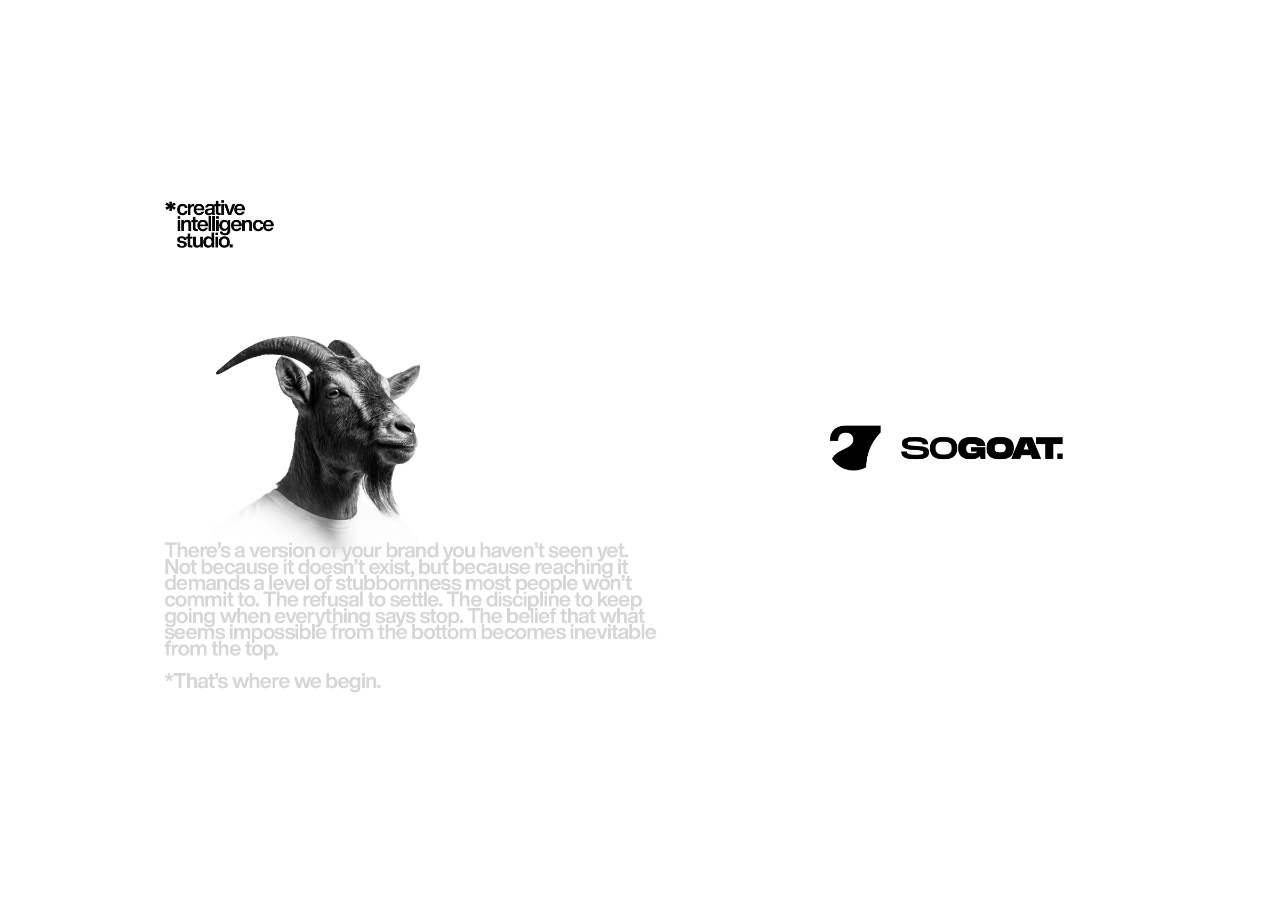
==== index.html @ c681f850 "Refactor HTML and CSS for minimal view; update JavaScript event listener for catalog button" ====
<!DOCTYPE html>
<html lang="tr">

<head>
    <meta charset="UTF-8">
    <meta name="viewport" content="width=device-width, initial-scale=1.0">
    <title>SoGoat | Kurumsal</title>
    <link rel="preconnect" href="https://fonts.googleapis.com">
    <link rel="preconnect" href="https://fonts.gstatic.com" crossorigin>
    <link href="https://fonts.googleapis.com/css2?family=Outfit:wght@300;400;600&display=swap" rel="stylesheet">
    <link rel="stylesheet" href="wwwroot/css/style.css">
    <meta name="description" content="SoGoat Kurumsal Web Sitesi - Modern ve Yenilikçi Çözümler">
</head>

<body>
    <div class="container" id="main-content">
        <div class="logo-wrapper">
            <img src="wwwroot/images/SoGoat-1.png" alt="SoGoat" class="logo-image">
        </div>
    </div>

    <div class="pdf-section" id="pdf-viewer">
        <div class="pdf-header">
            <h2>Kurumsal Katalog</h2>
            <button id="close-pdf">&times;</button>
        </div>
        <div class="pdf-placeholder">
            <p>Katalog Yakında Yüklenecek...</p>
        </div>
    </div>

    <script src="wwwroot/js/script.js"></script>
</body>

</html>
---- wwwroot/css/style.css ----
:root {
    --bg-color: #ffffff;
    --accent-color: #1a1a1a;
    --glow-color: rgba(0, 0, 0, 0.05);
    --font-family: 'Outfit', sans-serif;
    --glass-bg: rgba(0, 0, 0, 0.03);
    --glass-border: rgba(0, 0, 0, 0.1);
}

* {
    margin: 0;
    padding: 0;
    box-sizing: border-box;
}

body {
    background-color: var(--bg-color);
    color: var(--accent-color);
    font-family: var(--font-family);
    overflow: hidden;
    height: 100vh;
    width: 100vw;
    display: flex;
    justify-content: center;
    align-items: center;
    position: relative;
}


/* Navbar and Glow styles removed for minimal view */

.container {
    text-align: center;
    width: 100%;
}

.pdf-section {
    position: fixed;
    top: 50%;
    left: 50%;
    transform: translate(-50%, -40%) scale(0.9);
    width: 90vw;
    height: 80vh;
    background: var(--glass-bg);
    backdrop-filter: blur(20px);
    border: 1px solid var(--glass-border);
    border-radius: 30px;
    z-index: 200;
    display: none;
    flex-direction: column;
    padding: 40px;
    opacity: 0;
    transition: all 0.6s cubic-bezier(0.16, 1, 0.3, 1);
}

.pdf-section.active {
    display: flex;
    transform: translate(-50%, -50%) scale(1);
    opacity: 1;
}

.pdf-header {
    display: flex;
    justify-content: space-between;
    align-items: center;
    margin-bottom: 30px;
}

#close-pdf {
    background: none;
    border: none;
    color: white;
    font-size: 2rem;
    cursor: pointer;
    opacity: 0.5;
    transition: opacity 0.3s;
}

#close-pdf:hover {
    opacity: 1;
}

.pdf-placeholder {
    flex: 1;
    display: flex;
    justify-content: center;
    align-items: center;
    border: 1px dashed var(--glass-border);
    border-radius: 20px;
    font-weight: 300;
    opacity: 0.4;
}

@keyframes fadeIn {
    to {
        opacity: 1;
        transform: translateY(0);
    }
}

.logo-wrapper {
    position: relative;
    display: inline-block;
}

.logo-image {
    max-width: 80vw;
    max-height: 70vh;
    object-fit: contain;
}

/* Hover effect removed to blend with background */
.logo-wrapper:hover .logo-image {
    transform: none;
}

.footer {
    position: absolute;
    bottom: 40px;
    font-size: 0.9rem;
    letter-spacing: 0.2rem;
    text-transform: uppercase;
    opacity: 0.4;
    animation: fadeIn 1.5s 0.5s cubic-bezier(0.16, 1, 0.3, 1) forwards;
}
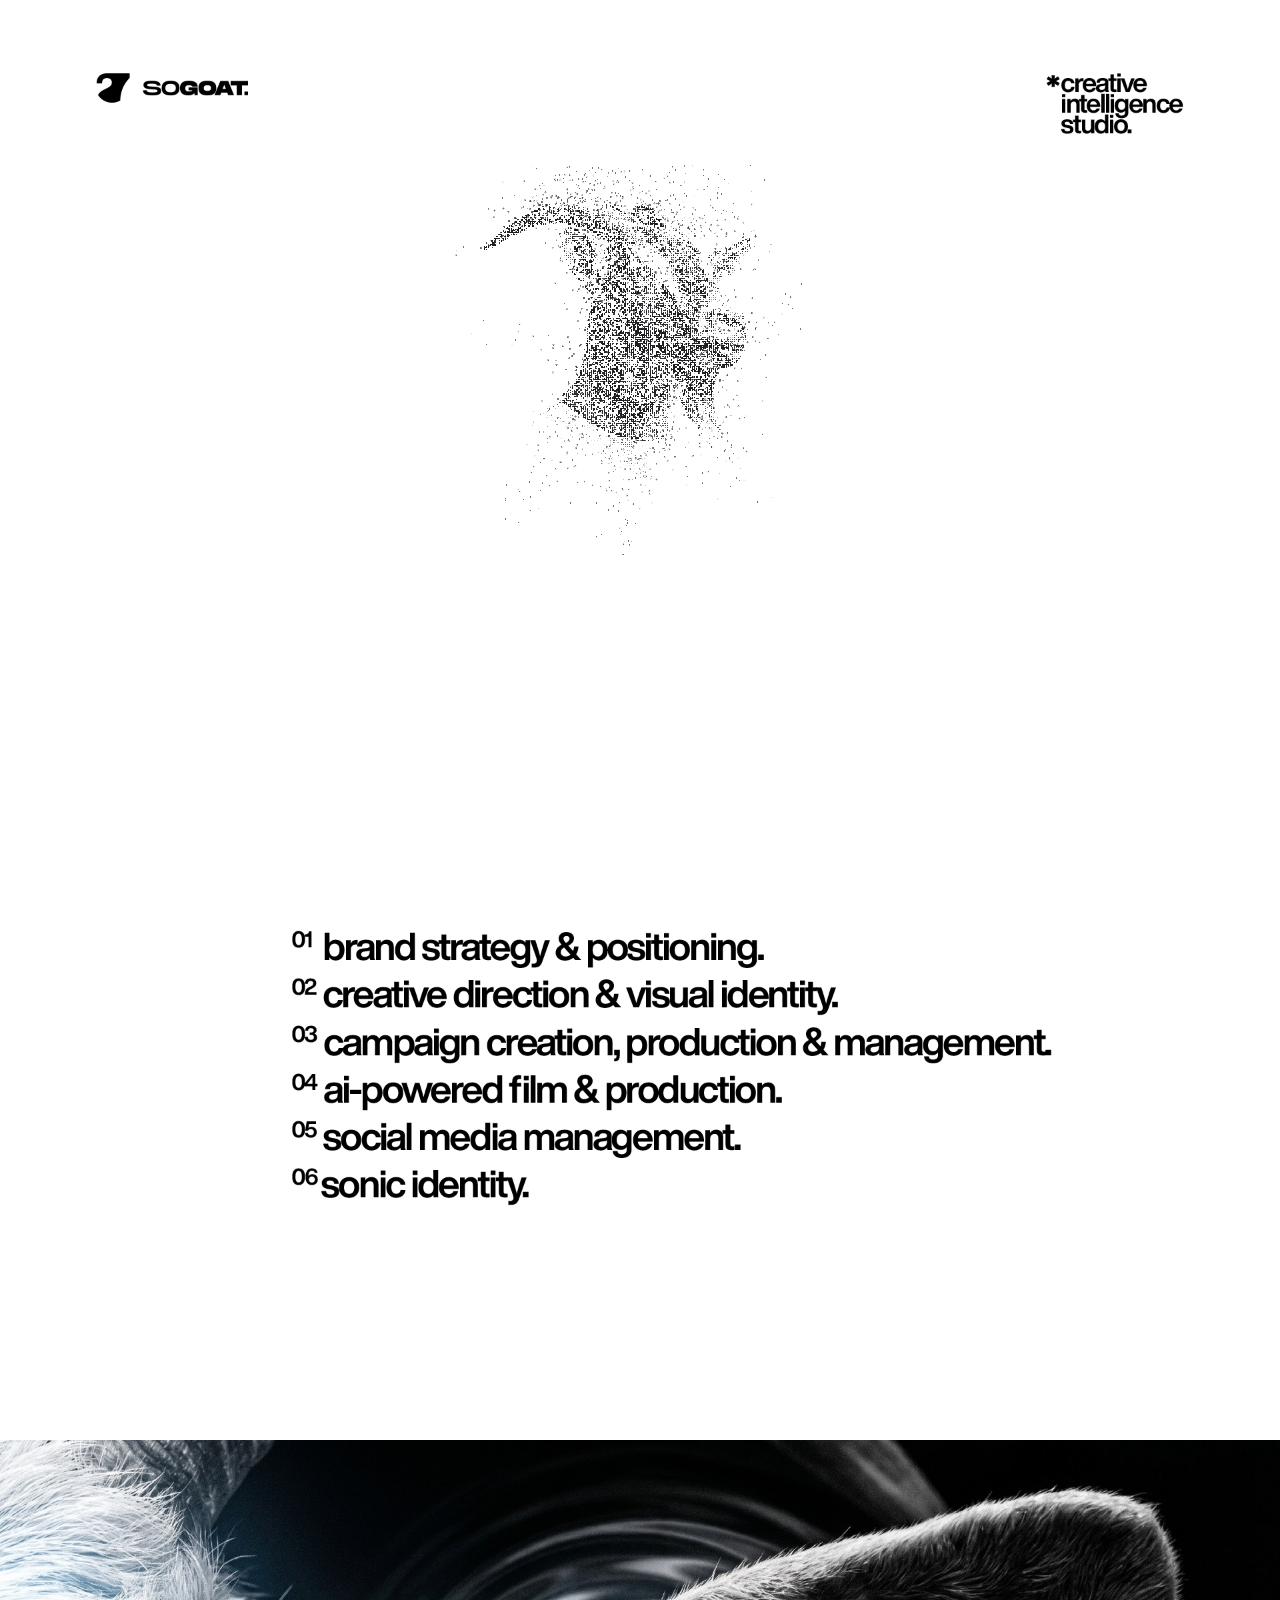
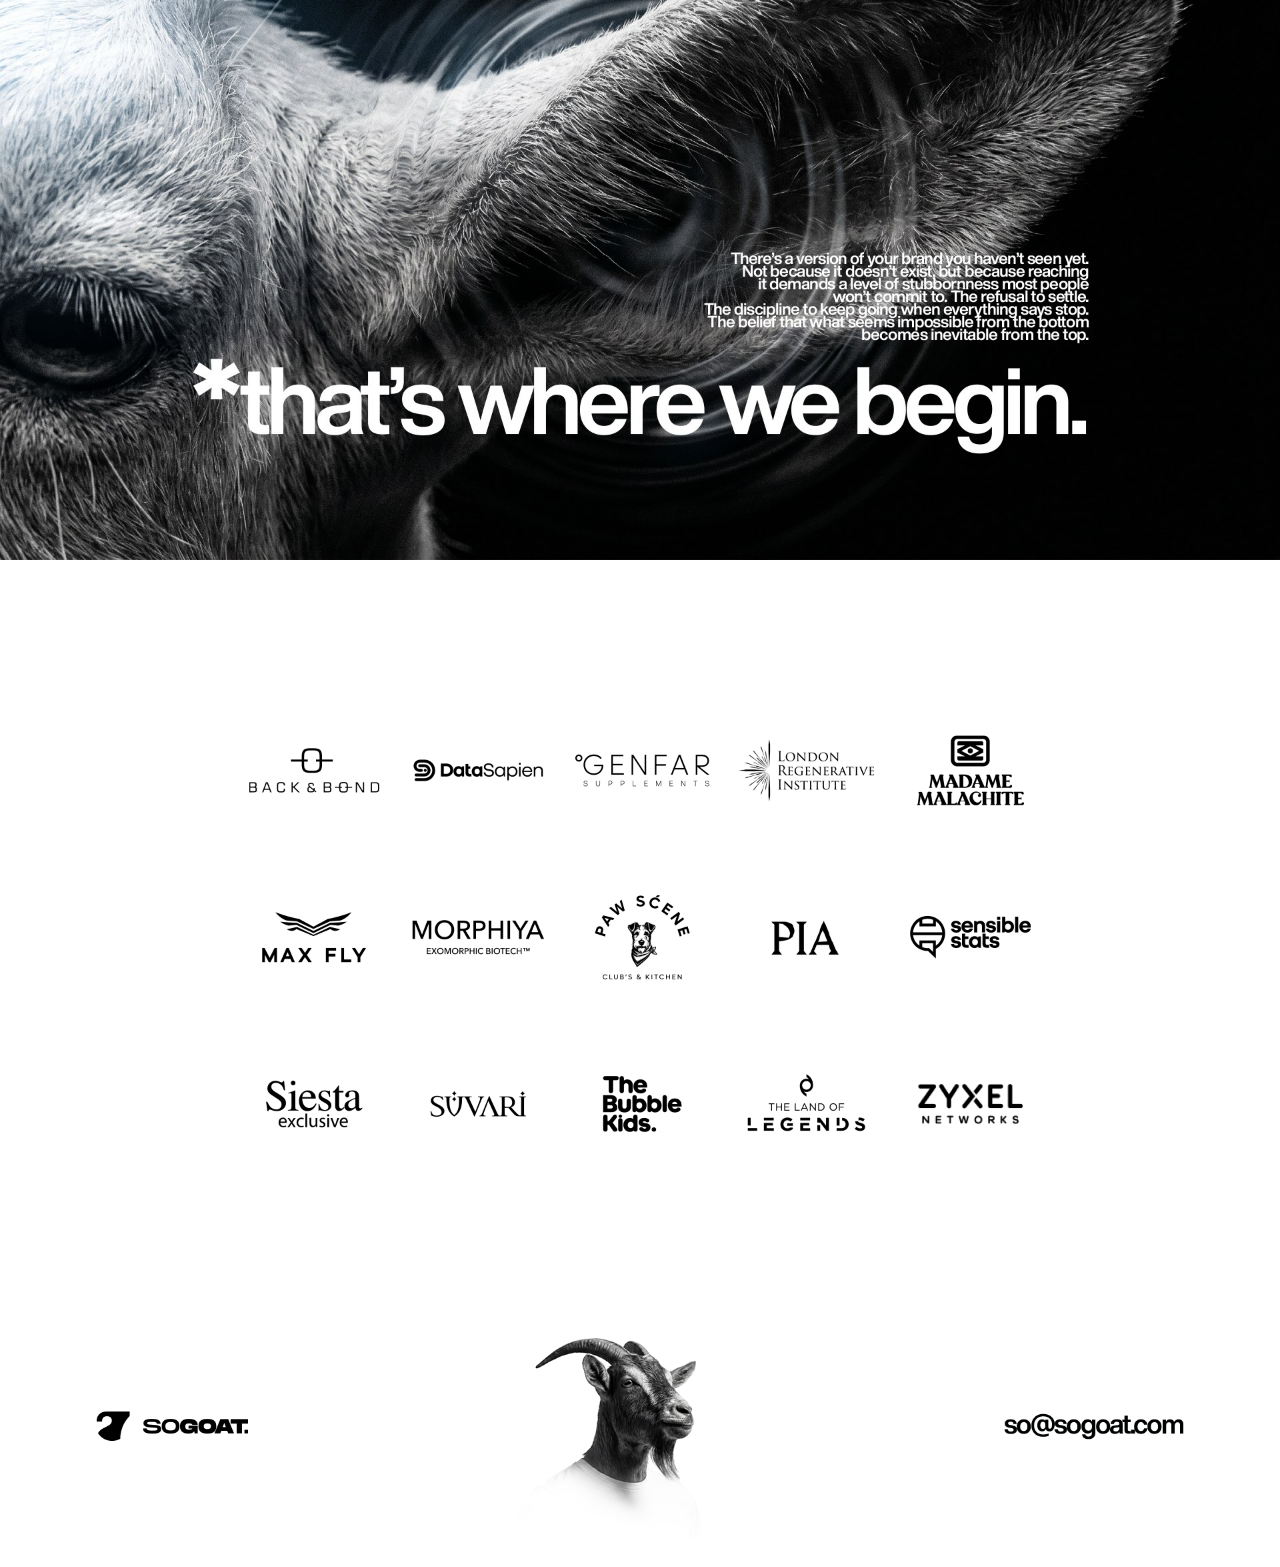
==== commit 65ca6ade: ".." ====
--- a/index.html
+++ b/index.html
@@ -1,35 +1,49 @@
 <!DOCTYPE html>
-<html lang="tr">
+<html lang="en">
 
 <head>
     <meta charset="UTF-8">
     <meta name="viewport" content="width=device-width, initial-scale=1.0">
-    <title>SoGoat | Kurumsal</title>
-    <link rel="preconnect" href="https://fonts.googleapis.com">
-    <link rel="preconnect" href="https://fonts.gstatic.com" crossorigin>
-    <link href="https://fonts.googleapis.com/css2?family=Outfit:wght@300;400;600&display=swap" rel="stylesheet">
+    <title>SoGoat</title>
+    <meta name="description" content="SoGoat — creative intelligence studio. The feed is a graveyard. We build monuments.">
     <link rel="stylesheet" href="wwwroot/css/style.css">
-    <meta name="description" content="SoGoat Kurumsal Web Sitesi - Modern ve Yenilikçi Çözümler">
 </head>
 
 <body>
-    <div class="container" id="main-content">
-        <div class="logo-wrapper">
-            <img src="wwwroot/images/SoGoat-1.png" alt="SoGoat" class="logo-image">
-        </div>
-    </div>
+    <main>
+        <section class="panel hero" aria-label="SoGoat">
+            <img src="wwwroot/images/hero.png" alt="SoGoat. Creative intelligence studio. The feed is a graveyard. We build monuments.">
+            <iframe class="goat" src="binary-goat-embed.html" title="Goat assembled from dots, ones and zeros" scrolling="no"></iframe>
+            <div class="tagline" aria-hidden="true">
+                <div class="row row-sm">
+                    <div class="reveal"><img src="wwwroot/images/tagline-1.png" alt=""></div>
+                    <span class="caret"></span>
+                </div>
+                <div class="row row-lg">
+                    <div class="reveal"><img src="wwwroot/images/tagline-2.png" alt=""></div>
+                    <span class="caret"></span>
+                </div>
+            </div>
+        </section>
 
-    <div class="pdf-section" id="pdf-viewer">
-        <div class="pdf-header">
-            <h2>Kurumsal Katalog</h2>
-            <button id="close-pdf">&times;</button>
-        </div>
-        <div class="pdf-placeholder">
-            <p>Katalog Yakında Yüklenecek...</p>
-        </div>
-    </div>
+        <section class="panel" aria-label="Services">
+            <img src="wwwroot/images/services.png" alt="01 brand strategy and positioning. 02 creative direction and visual identity. 03 campaign creation, production and management. 04 ai-powered film and production. 05 social media management. 06 sonic identity.">
+        </section>
 
+        <section class="panel" aria-label="Manifesto">
+            <img src="wwwroot/images/manifesto.jpg" alt="There's a version of your brand you haven't seen yet. That's where we begin.">
+        </section>
+
+        <section class="panel" aria-label="Clients">
+            <img src="wwwroot/images/clients.png" alt="Client marks: Back and Bond, DataSapien, Genfar, London Regenerative Institute, Madame Malachite, Max Fly, Morphiya, Paw Scene, Pia, Sensible Stats, Siesta, Süvari, The Bubble Kids, The Land of Legends, Zyxel Networks.">
+        </section>
+
+        <section class="panel footer" aria-label="Contact">
+            <img src="wwwroot/images/footer.png" alt="SoGoat. so@sogoat.com">
+            <a class="mail" href="mailto:so@sogoat.com">so@sogoat.com</a>
+        </section>
+    </main>
     <script src="wwwroot/js/script.js"></script>
 </body>
 
-</html>+</html>
--- a/wwwroot/css/style.css
+++ b/wwwroot/css/style.css
@@ -1,125 +1,95 @@
-:root {
-    --bg-color: #ffffff;
-    --accent-color: #1a1a1a;
-    --glow-color: rgba(0, 0, 0, 0.05);
-    --font-family: 'Outfit', sans-serif;
-    --glass-bg: rgba(0, 0, 0, 0.03);
-    --glass-border: rgba(0, 0, 0, 0.1);
-}
-
 * {
     margin: 0;
     padding: 0;
     box-sizing: border-box;
 }
 
-body {
-    background-color: var(--bg-color);
-    color: var(--accent-color);
-    font-family: var(--font-family);
-    overflow: hidden;
-    height: 100vh;
-    width: 100vw;
-    display: flex;
-    justify-content: center;
-    align-items: center;
-    position: relative;
+html, body {
+    background: #ffffff;
+    color: #000000;
 }
 
+img {
+    display: block;
+    width: 100%;
+    height: auto;
+}
 
-/* Navbar and Glow styles removed for minimal view */
-
-.container {
-    text-align: center;
+.panel {
+    position: relative;
     width: 100%;
 }
 
-.pdf-section {
-    position: fixed;
-    top: 50%;
-    left: 50%;
-    transform: translate(-50%, -40%) scale(0.9);
-    width: 90vw;
-    height: 80vh;
-    background: var(--glass-bg);
-    backdrop-filter: blur(20px);
-    border: 1px solid var(--glass-border);
-    border-radius: 30px;
-    z-index: 200;
-    display: none;
-    flex-direction: column;
-    padding: 40px;
-    opacity: 0;
-    transition: all 0.6s cubic-bezier(0.16, 1, 0.3, 1);
+.hero .goat {
+    position: absolute;
+    left: 33.333%;
+    top: 22.963%;
+    width: 30%;
+    height: 54.352%;
+    border: 0;
+    background: #ffffff;
+    overflow: hidden;
 }
 
-.pdf-section.active {
-    display: flex;
-    transform: translate(-50%, -50%) scale(1);
+.tagline .row {
+    position: absolute;
+    left: 33.229%;
+}
+
+.tagline .row-sm {
+    top: 77.407%;
+    width: 20%;
+    height: 3.148%;
+}
+
+.tagline .row-lg {
+    top: 80.556%;
+    width: 33.646%;
+    height: 5.278%;
+}
+
+.tagline .reveal {
+    height: 100%;
+    width: 0;
+    overflow: hidden;
+}
+
+.tagline .reveal img {
+    width: auto;
+    max-width: none;
+    height: 100%;
+}
+
+.tagline .caret {
+    position: absolute;
+    top: 0;
+    left: 0;
+    height: 100%;
+    width: 2px;
+    background: #111111;
+    opacity: 0;
+}
+
+.tagline .caret.on {
     opacity: 1;
 }
 
-.pdf-header {
-    display: flex;
-    justify-content: space-between;
-    align-items: center;
-    margin-bottom: 30px;
+.tagline .caret.blink {
+    animation: caret-blink 1.05s steps(1) infinite;
 }
 
-#close-pdf {
-    background: none;
-    border: none;
-    color: white;
-    font-size: 2rem;
-    cursor: pointer;
-    opacity: 0.5;
-    transition: opacity 0.3s;
-}
-
-#close-pdf:hover {
-    opacity: 1;
-}
-
-.pdf-placeholder {
-    flex: 1;
-    display: flex;
-    justify-content: center;
-    align-items: center;
-    border: 1px dashed var(--glass-border);
-    border-radius: 20px;
-    font-weight: 300;
-    opacity: 0.4;
-}
-
-@keyframes fadeIn {
-    to {
-        opacity: 1;
-        transform: translateY(0);
+@keyframes caret-blink {
+    50% {
+        opacity: 0;
     }
 }
 
-.logo-wrapper {
-    position: relative;
-    display: inline-block;
+.footer .mail {
+    position: absolute;
+    left: 78.44%;
+    top: 46.51%;
+    width: 14.01%;
+    height: 9.07%;
+    color: transparent;
+    font-size: 0;
 }
-
-.logo-image {
-    max-width: 80vw;
-    max-height: 70vh;
-    object-fit: contain;
-}
-
-/* Hover effect removed to blend with background */
-.logo-wrapper:hover .logo-image {
-    transform: none;
-}
-
-.footer {
-    position: absolute;
-    bottom: 40px;
-    font-size: 0.9rem;
-    letter-spacing: 0.2rem;
-    text-transform: uppercase;
-    opacity: 0.4;
-    animation: fadeIn 1.5s 0.5s cubic-bezier(0.16, 1, 0.3, 1) forwards;
-}
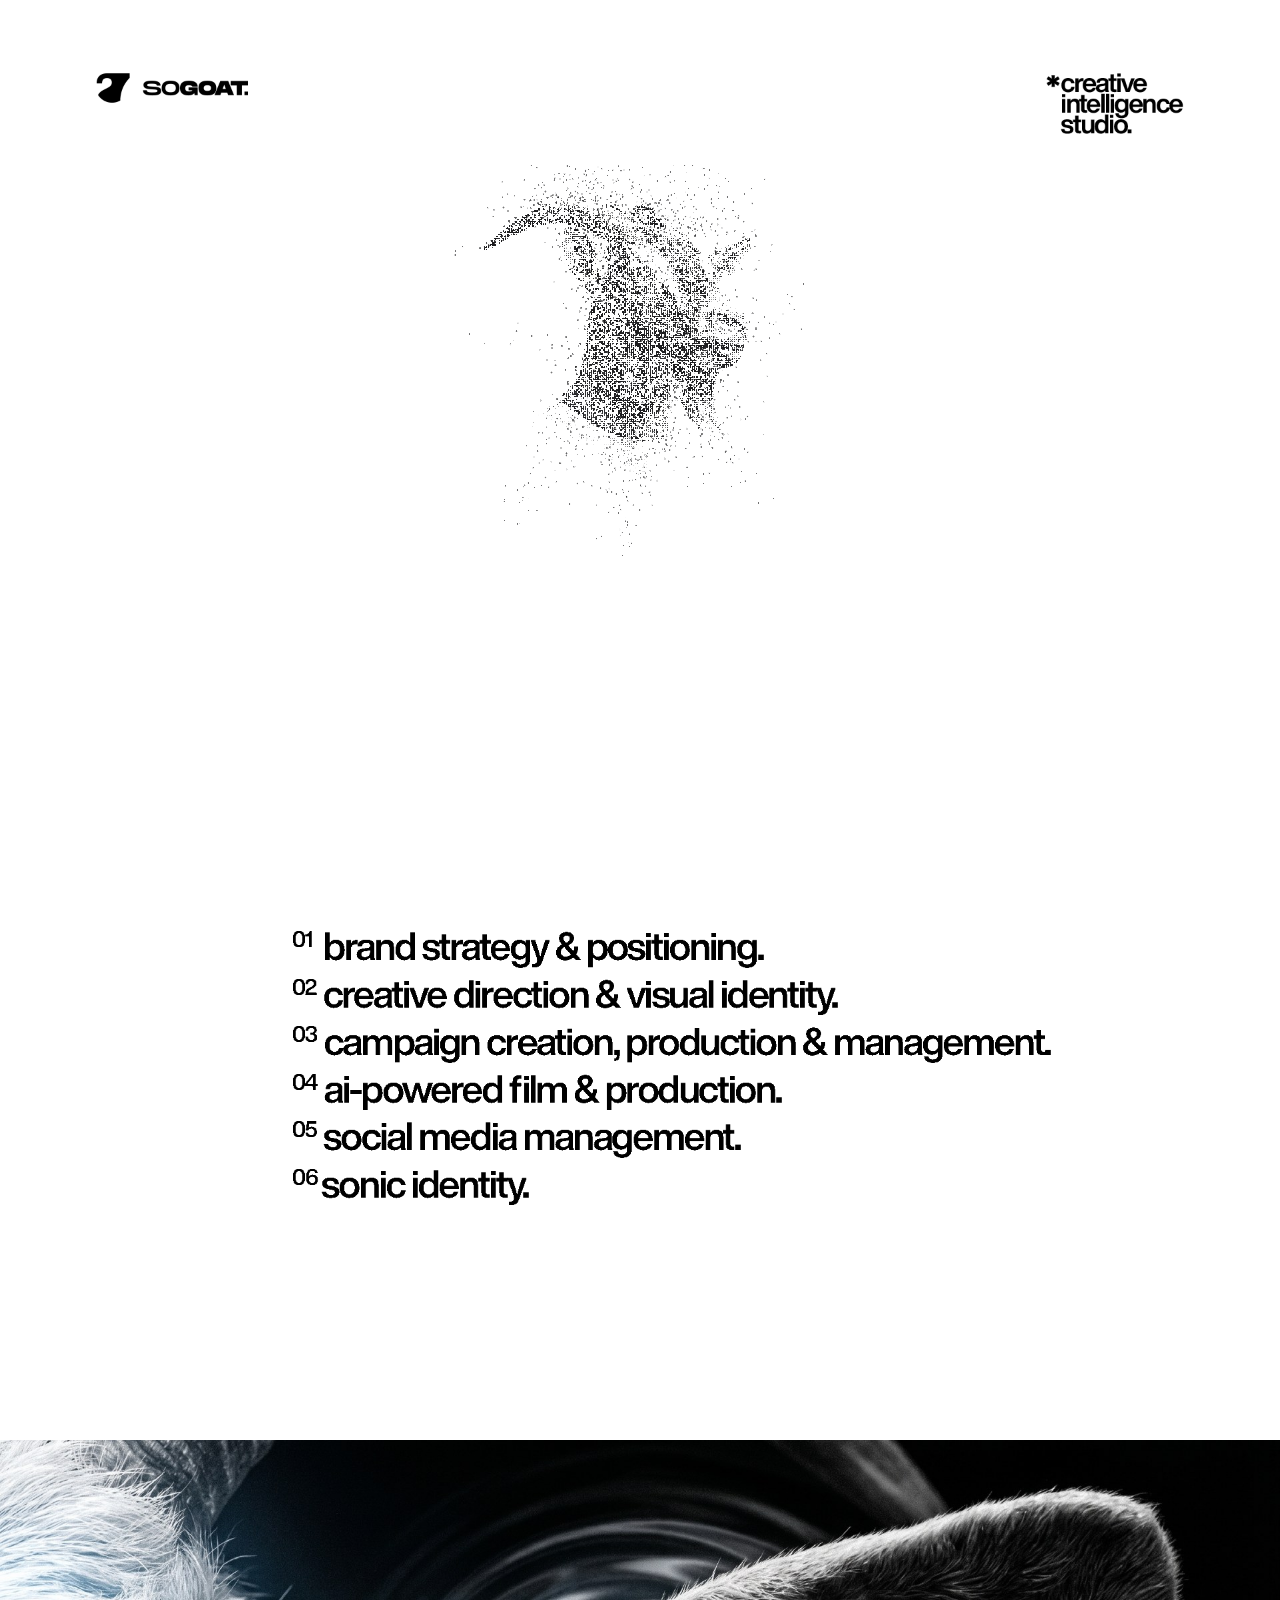
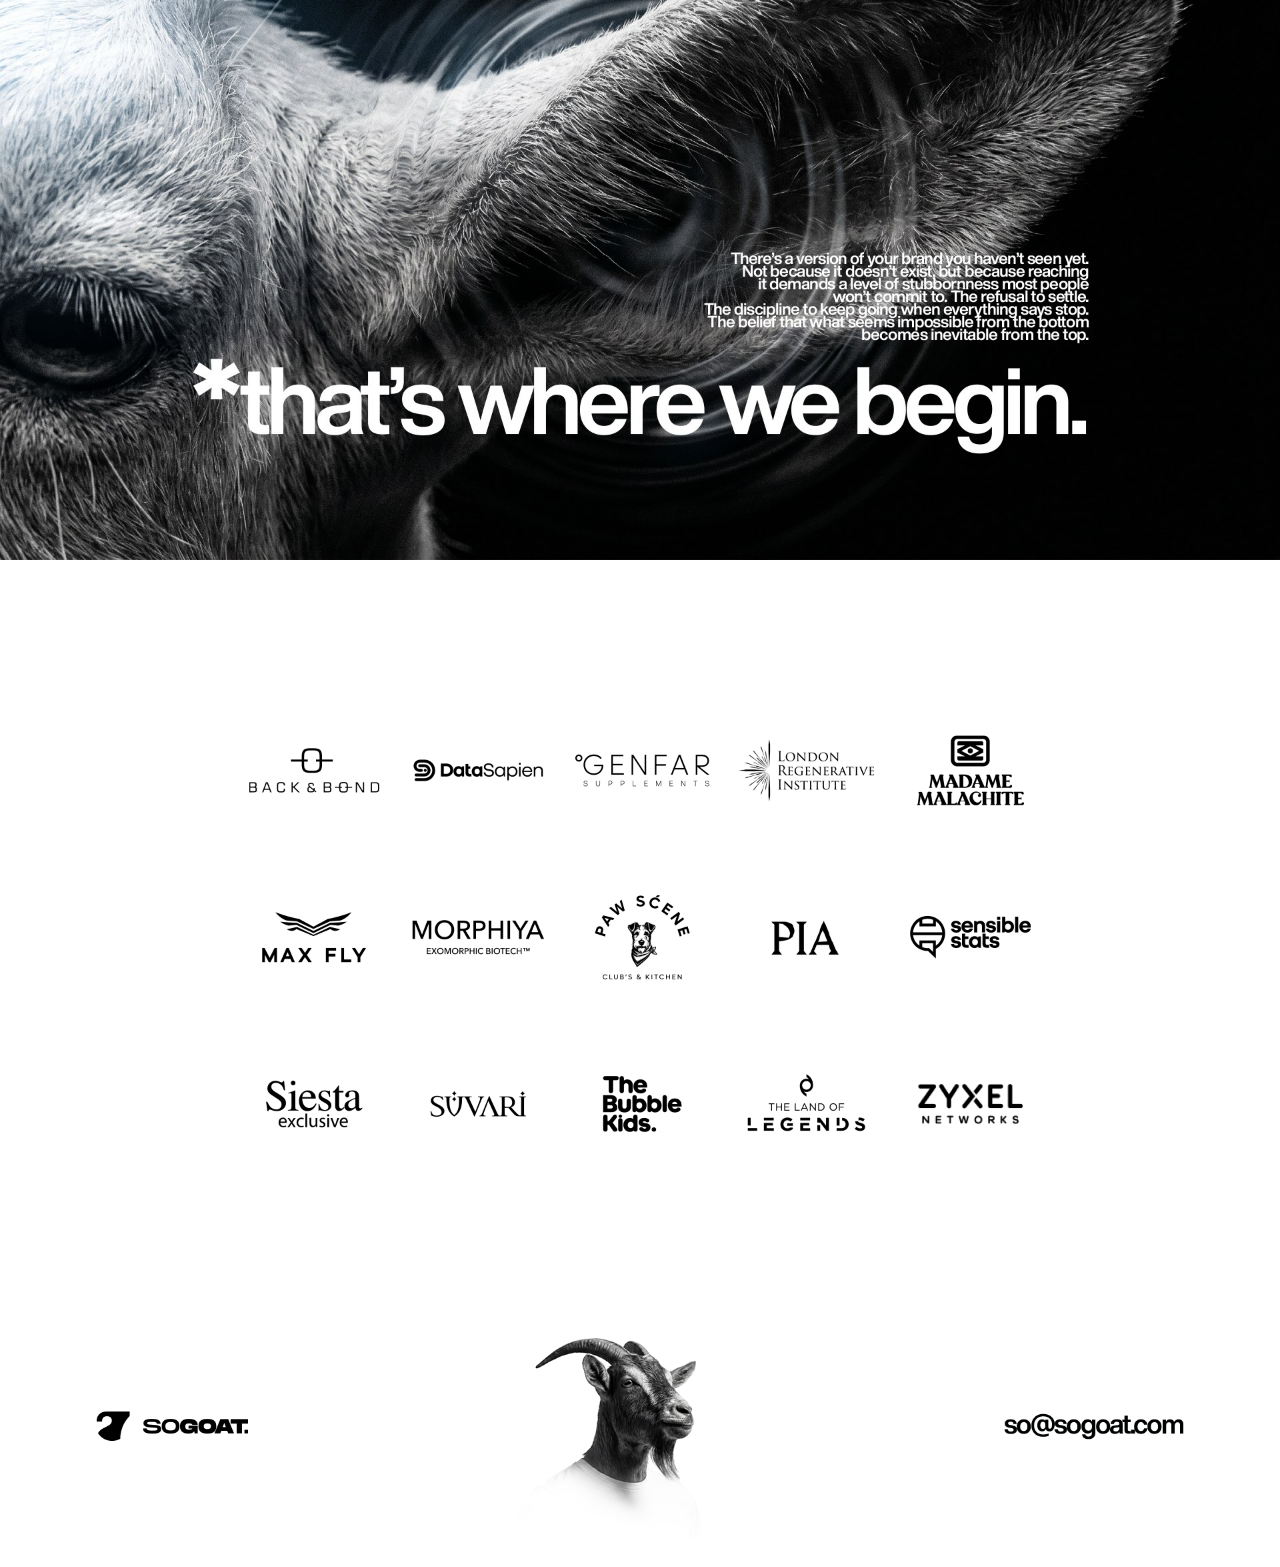
==== commit 042c76ae: ".." ====
--- a/index.html
+++ b/index.html
@@ -26,8 +26,15 @@
             </div>
         </section>
 
-        <section class="panel" aria-label="Services">
-            <img src="wwwroot/images/services.png" alt="01 brand strategy and positioning. 02 creative direction and visual identity. 03 campaign creation, production and management. 04 ai-powered film and production. 05 social media management. 06 sonic identity.">
+        <section class="panel services" aria-label="Services">
+            <ul class="service-list">
+                <li class="service-line line-1"><img src="wwwroot/images/service-01.png" alt="01 brand strategy and positioning."></li>
+                <li class="service-line line-2"><img src="wwwroot/images/service-02.png" alt="02 creative direction and visual identity."></li>
+                <li class="service-line line-3"><img src="wwwroot/images/service-03.png" alt="03 campaign creation, production and management."></li>
+                <li class="service-line line-4"><img src="wwwroot/images/service-04.png" alt="04 ai-powered film and production."></li>
+                <li class="service-line line-5"><img src="wwwroot/images/service-05.png" alt="05 social media management."></li>
+                <li class="service-line line-6"><img src="wwwroot/images/service-06.png" alt="06 sonic identity."></li>
+            </ul>
         </section>
 
         <section class="panel" aria-label="Manifesto">
--- a/wwwroot/css/style.css
+++ b/wwwroot/css/style.css
@@ -84,6 +84,53 @@
     }
 }
 
+.services {
+    aspect-ratio: 1920 / 1080;
+    background: #ffffff;
+}
+
+.service-list {
+    list-style: none;
+    position: absolute;
+    inset: 0;
+}
+
+.service-line {
+    position: absolute;
+    left: 22.865%;
+    width: 59.271%;
+    height: 6.574%;
+}
+
+.service-line img {
+    width: auto;
+    height: auto;
+    display: block;
+    transition: opacity 0.18s ease;
+}
+
+.service-line:hover img {
+    opacity: 0.28;
+}
+
+.line-1 { top: 29.352%; }
+.line-1 img { width: 62.126%; }
+
+.line-2 { top: 35.926%; }
+.line-2 img { width: 71.88%; }
+
+.line-3 { top: 42.5%; }
+.line-3 img { width: 100%; }
+
+.line-4 { top: 49.167%; }
+.line-4 img { width: 64.499%; }
+
+.line-5 { top: 55.741%; }
+.line-5 img { width: 59.051%; }
+
+.line-6 { top: 62.315%; }
+.line-6 img { width: 31.108%; }
+
 .footer .mail {
     position: absolute;
     left: 78.44%;
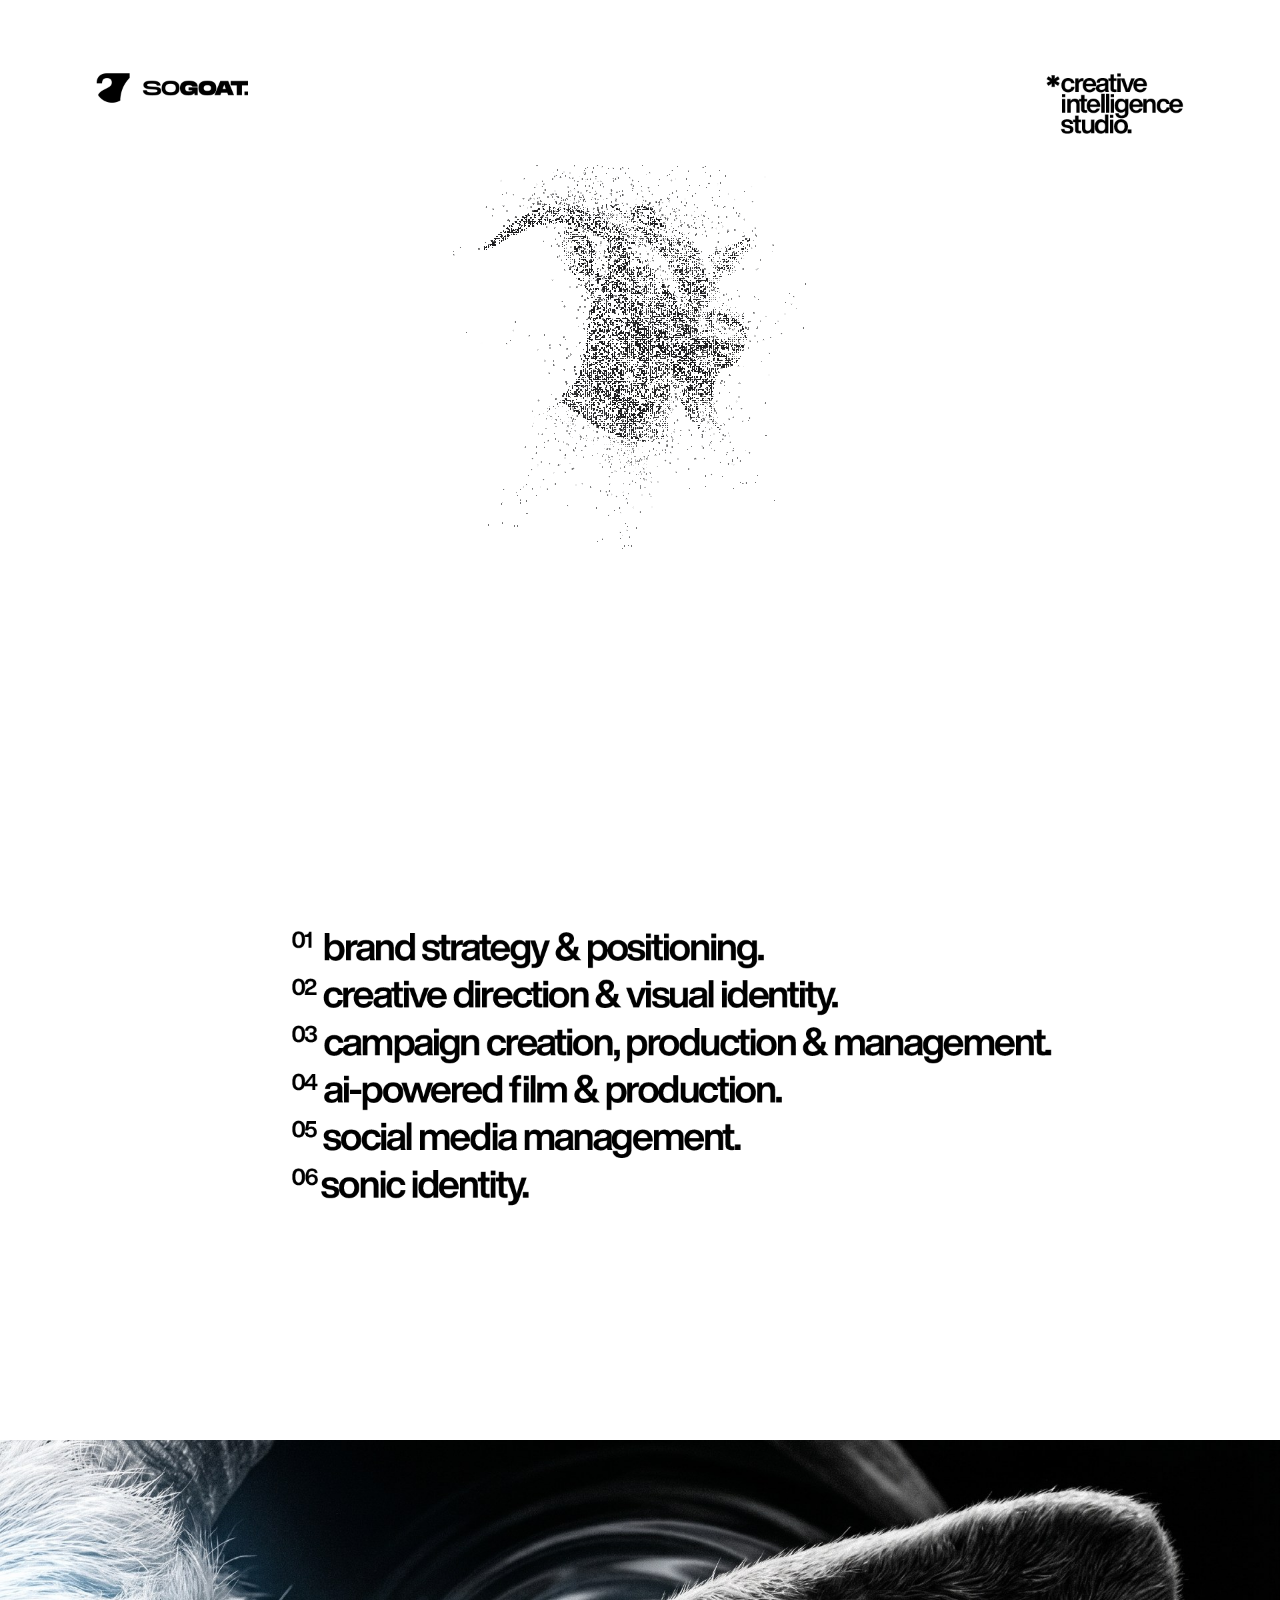
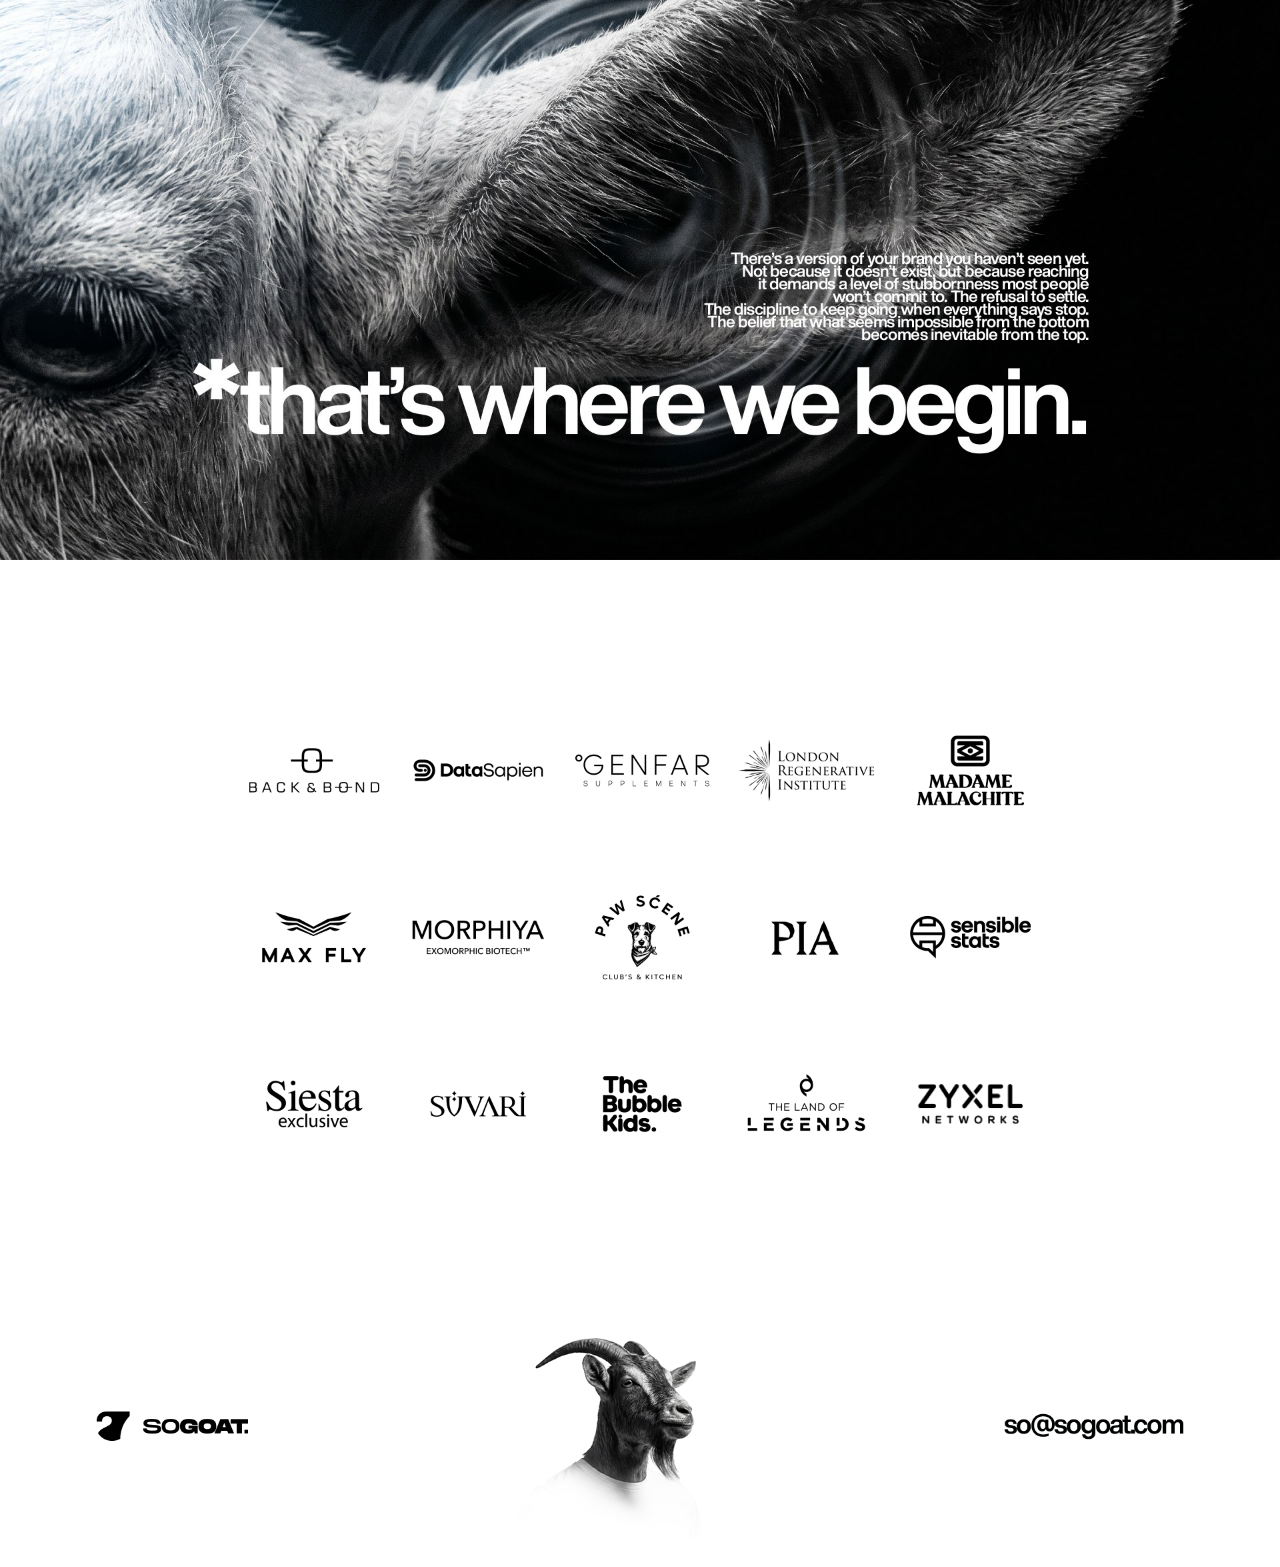
==== commit 95d6e82e: ".." ====
--- a/index.html
+++ b/index.html
@@ -6,7 +6,7 @@
     <meta name="viewport" content="width=device-width, initial-scale=1.0">
     <title>SoGoat</title>
     <meta name="description" content="SoGoat — creative intelligence studio. The feed is a graveyard. We build monuments.">
-    <link rel="stylesheet" href="wwwroot/css/style.css">
+    <link rel="stylesheet" href="wwwroot/css/style.css?v=4">
 </head>
 
 <body>
@@ -27,14 +27,14 @@
         </section>
 
         <section class="panel services" aria-label="Services">
-            <ul class="service-list">
-                <li class="service-line line-1"><img src="wwwroot/images/service-01.png" alt="01 brand strategy and positioning."></li>
-                <li class="service-line line-2"><img src="wwwroot/images/service-02.png" alt="02 creative direction and visual identity."></li>
-                <li class="service-line line-3"><img src="wwwroot/images/service-03.png" alt="03 campaign creation, production and management."></li>
-                <li class="service-line line-4"><img src="wwwroot/images/service-04.png" alt="04 ai-powered film and production."></li>
-                <li class="service-line line-5"><img src="wwwroot/images/service-05.png" alt="05 social media management."></li>
-                <li class="service-line line-6"><img src="wwwroot/images/service-06.png" alt="06 sonic identity."></li>
-            </ul>
+            <img src="wwwroot/images/svc-top.png" alt="">
+            <div class="svc-line"><img src="wwwroot/images/svc-1.png" alt="01 brand strategy and positioning."></div>
+            <div class="svc-line"><img src="wwwroot/images/svc-2.png" alt="02 creative direction and visual identity."></div>
+            <div class="svc-line"><img src="wwwroot/images/svc-3.png" alt="03 campaign creation, production and management."></div>
+            <div class="svc-line"><img src="wwwroot/images/svc-4.png" alt="04 ai-powered film and production."></div>
+            <div class="svc-line"><img src="wwwroot/images/svc-5.png" alt="05 social media management."></div>
+            <div class="svc-line"><img src="wwwroot/images/svc-6.png" alt="06 sonic identity."></div>
+            <img src="wwwroot/images/svc-bottom.png" alt="">
         </section>
 
         <section class="panel" aria-label="Manifesto">
--- a/wwwroot/css/style.css
+++ b/wwwroot/css/style.css
@@ -84,52 +84,13 @@
     }
 }
 
-.services {
-    aspect-ratio: 1920 / 1080;
-    background: #ffffff;
-}
-
-.service-list {
-    list-style: none;
-    position: absolute;
-    inset: 0;
-}
-
-.service-line {
-    position: absolute;
-    left: 22.865%;
-    width: 59.271%;
-    height: 6.574%;
-}
-
-.service-line img {
-    width: auto;
-    height: auto;
-    display: block;
+.services .svc-line img {
     transition: opacity 0.18s ease;
 }
 
-.service-line:hover img {
+.services .svc-line:hover img {
     opacity: 0.28;
 }
-
-.line-1 { top: 29.352%; }
-.line-1 img { width: 62.126%; }
-
-.line-2 { top: 35.926%; }
-.line-2 img { width: 71.88%; }
-
-.line-3 { top: 42.5%; }
-.line-3 img { width: 100%; }
-
-.line-4 { top: 49.167%; }
-.line-4 img { width: 64.499%; }
-
-.line-5 { top: 55.741%; }
-.line-5 img { width: 59.051%; }
-
-.line-6 { top: 62.315%; }
-.line-6 img { width: 31.108%; }
 
 .footer .mail {
     position: absolute;
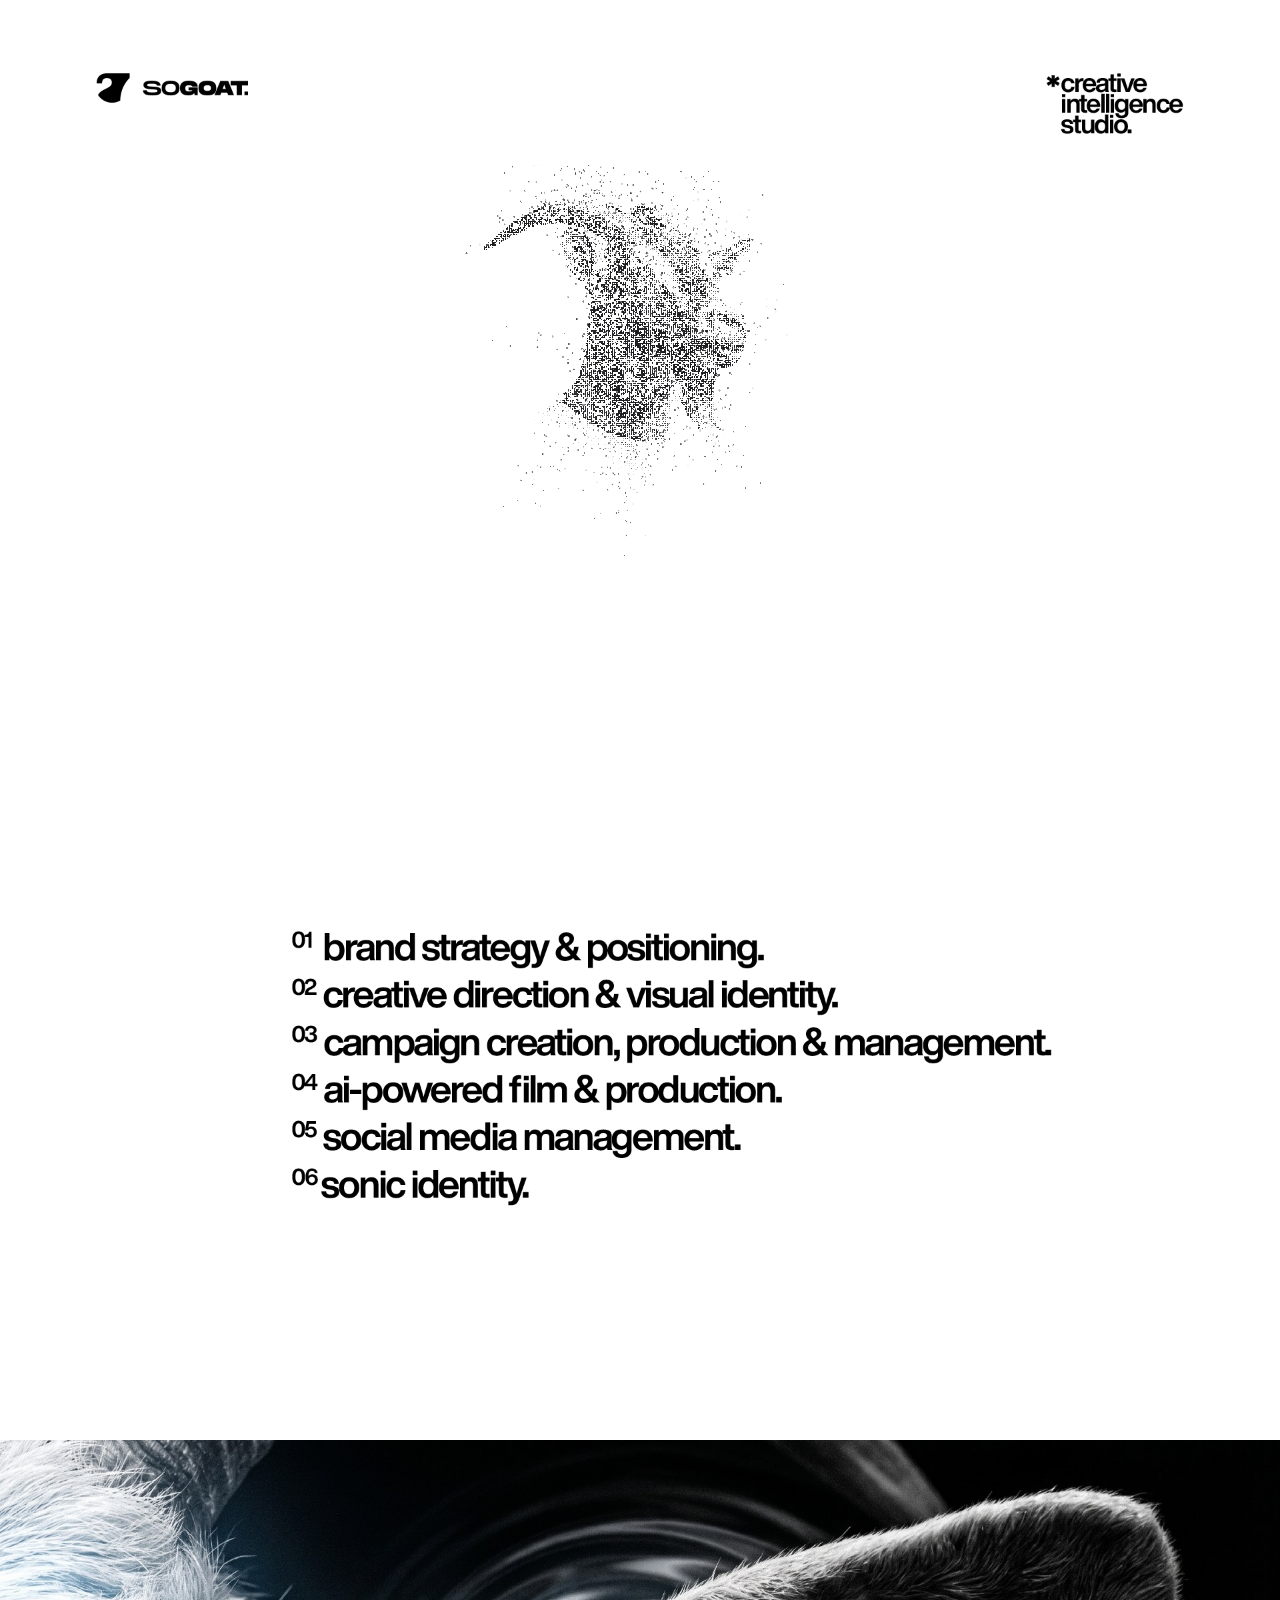
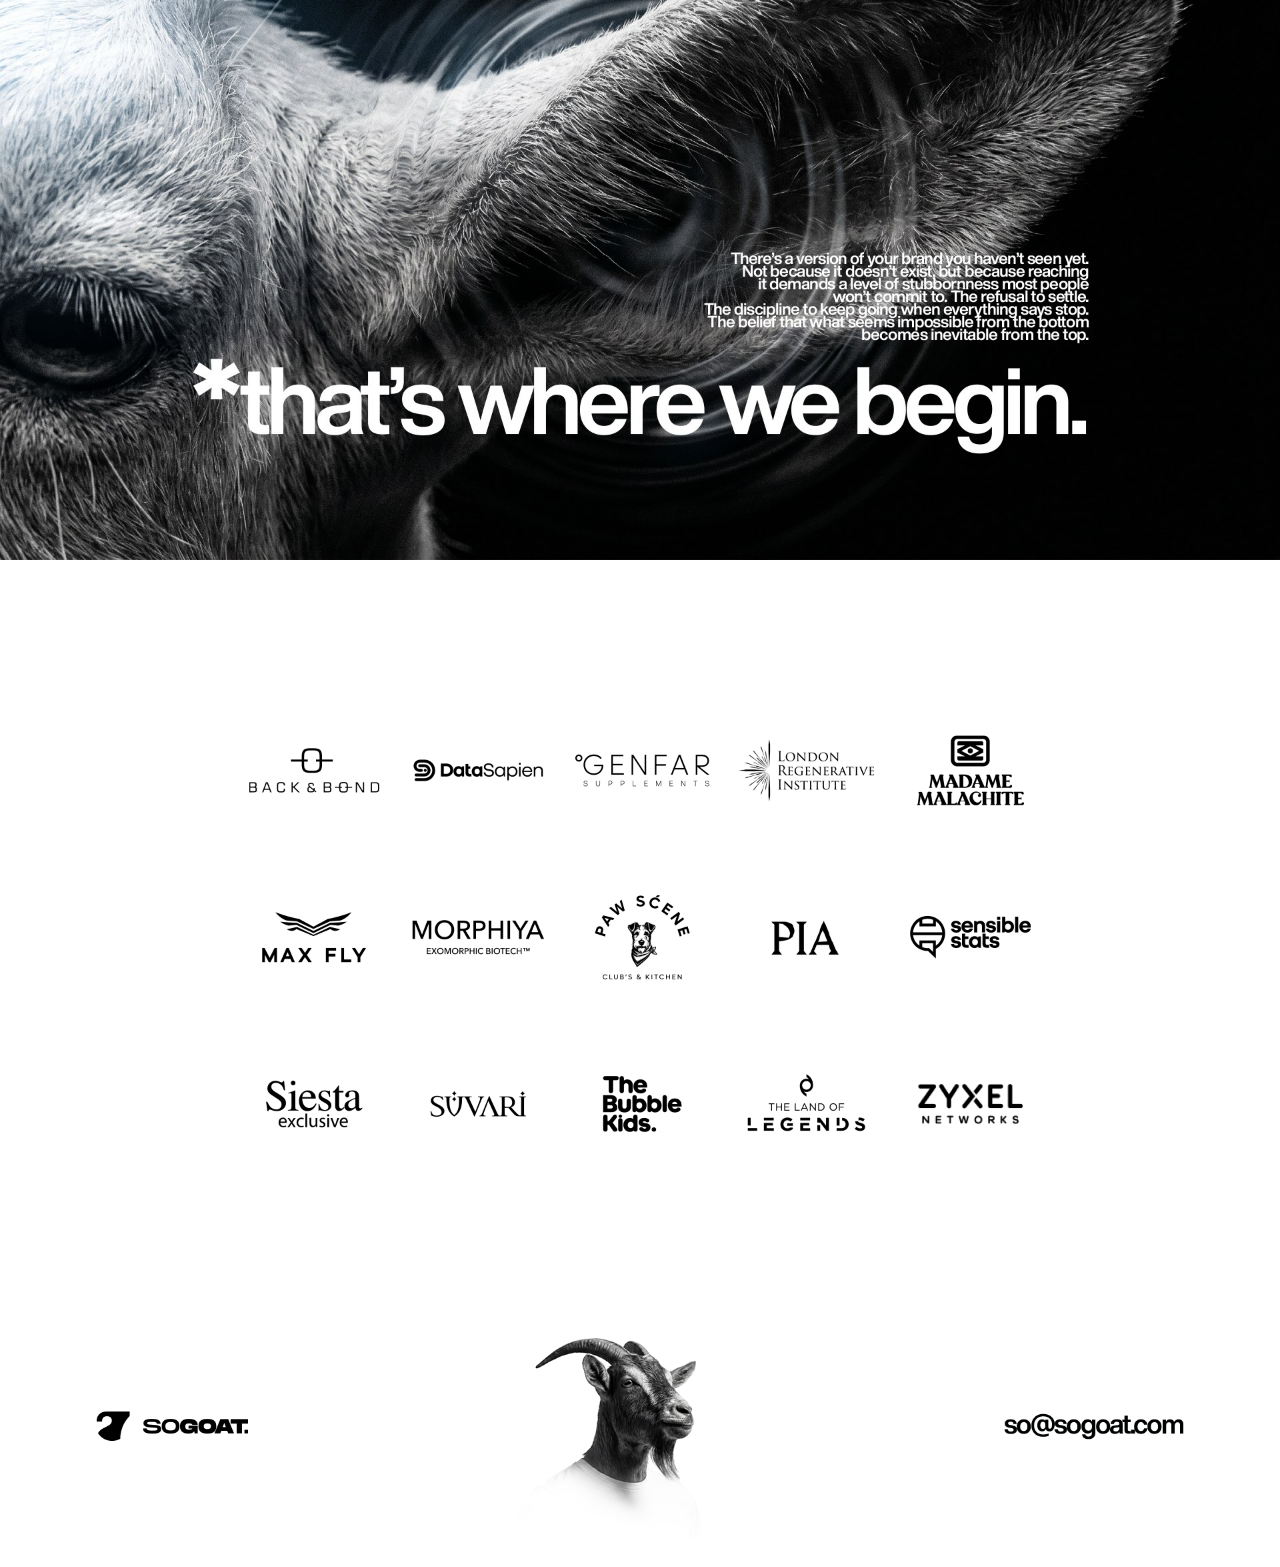
==== commit 101ce330: ".." ====
--- a/index.html
+++ b/index.html
@@ -6,7 +6,7 @@
     <meta name="viewport" content="width=device-width, initial-scale=1.0">
     <title>SoGoat</title>
     <meta name="description" content="SoGoat — creative intelligence studio. The feed is a graveyard. We build monuments.">
-    <link rel="stylesheet" href="wwwroot/css/style.css?v=4">
+    <link rel="stylesheet" href="wwwroot/css/style.css?v=5">
 </head>
 
 <body>
@@ -37,7 +37,7 @@
             <img src="wwwroot/images/svc-bottom.png" alt="">
         </section>
 
-        <section class="panel" aria-label="Manifesto">
+        <section class="panel manifesto" aria-label="Manifesto">
             <img src="wwwroot/images/manifesto.jpg" alt="There's a version of your brand you haven't seen yet. That's where we begin.">
         </section>
 
--- a/wwwroot/css/style.css
+++ b/wwwroot/css/style.css
@@ -101,3 +101,83 @@
     color: transparent;
     font-size: 0;
 }
+
+@media (max-width: 768px) {
+    html {
+        scroll-snap-type: y mandatory;
+    }
+
+    .hero,
+    .services,
+    .manifesto {
+        height: 100vh;
+        height: 100dvh;
+        scroll-snap-align: start;
+        scroll-snap-stop: always;
+        overflow: hidden;
+    }
+
+    .hero > img {
+        height: auto;
+    }
+
+    .hero .goat,
+    .hero .tagline .row {
+        z-index: 1;
+    }
+
+    .hero .goat {
+        left: 8vw;
+        top: 16dvh;
+        width: 84vw;
+        height: 58dvh;
+    }
+
+    .tagline .row-sm,
+    .tagline .row-lg {
+        left: 6vw;
+        top: auto;
+    }
+
+    .tagline .row-sm {
+        bottom: calc(5dvh + 9.4vw);
+        width: 52vw;
+        height: 4.6vw;
+    }
+
+    .tagline .row-lg {
+        bottom: 5dvh;
+        width: 88vw;
+        height: 7.8vw;
+    }
+
+    .services {
+        display: flex;
+        flex-direction: column;
+        justify-content: center;
+        background: #ffffff;
+    }
+
+    .services > img {
+        display: none;
+    }
+
+    .services .svc-line img {
+        width: 155%;
+        max-width: none;
+        margin-left: -31.4%;
+    }
+
+    .manifesto {
+        display: flex;
+        align-items: center;
+        background: #000000;
+    }
+
+    .manifesto img {
+        width: 100%;
+        height: 100%;
+        object-fit: contain;
+        object-position: center;
+    }
+}
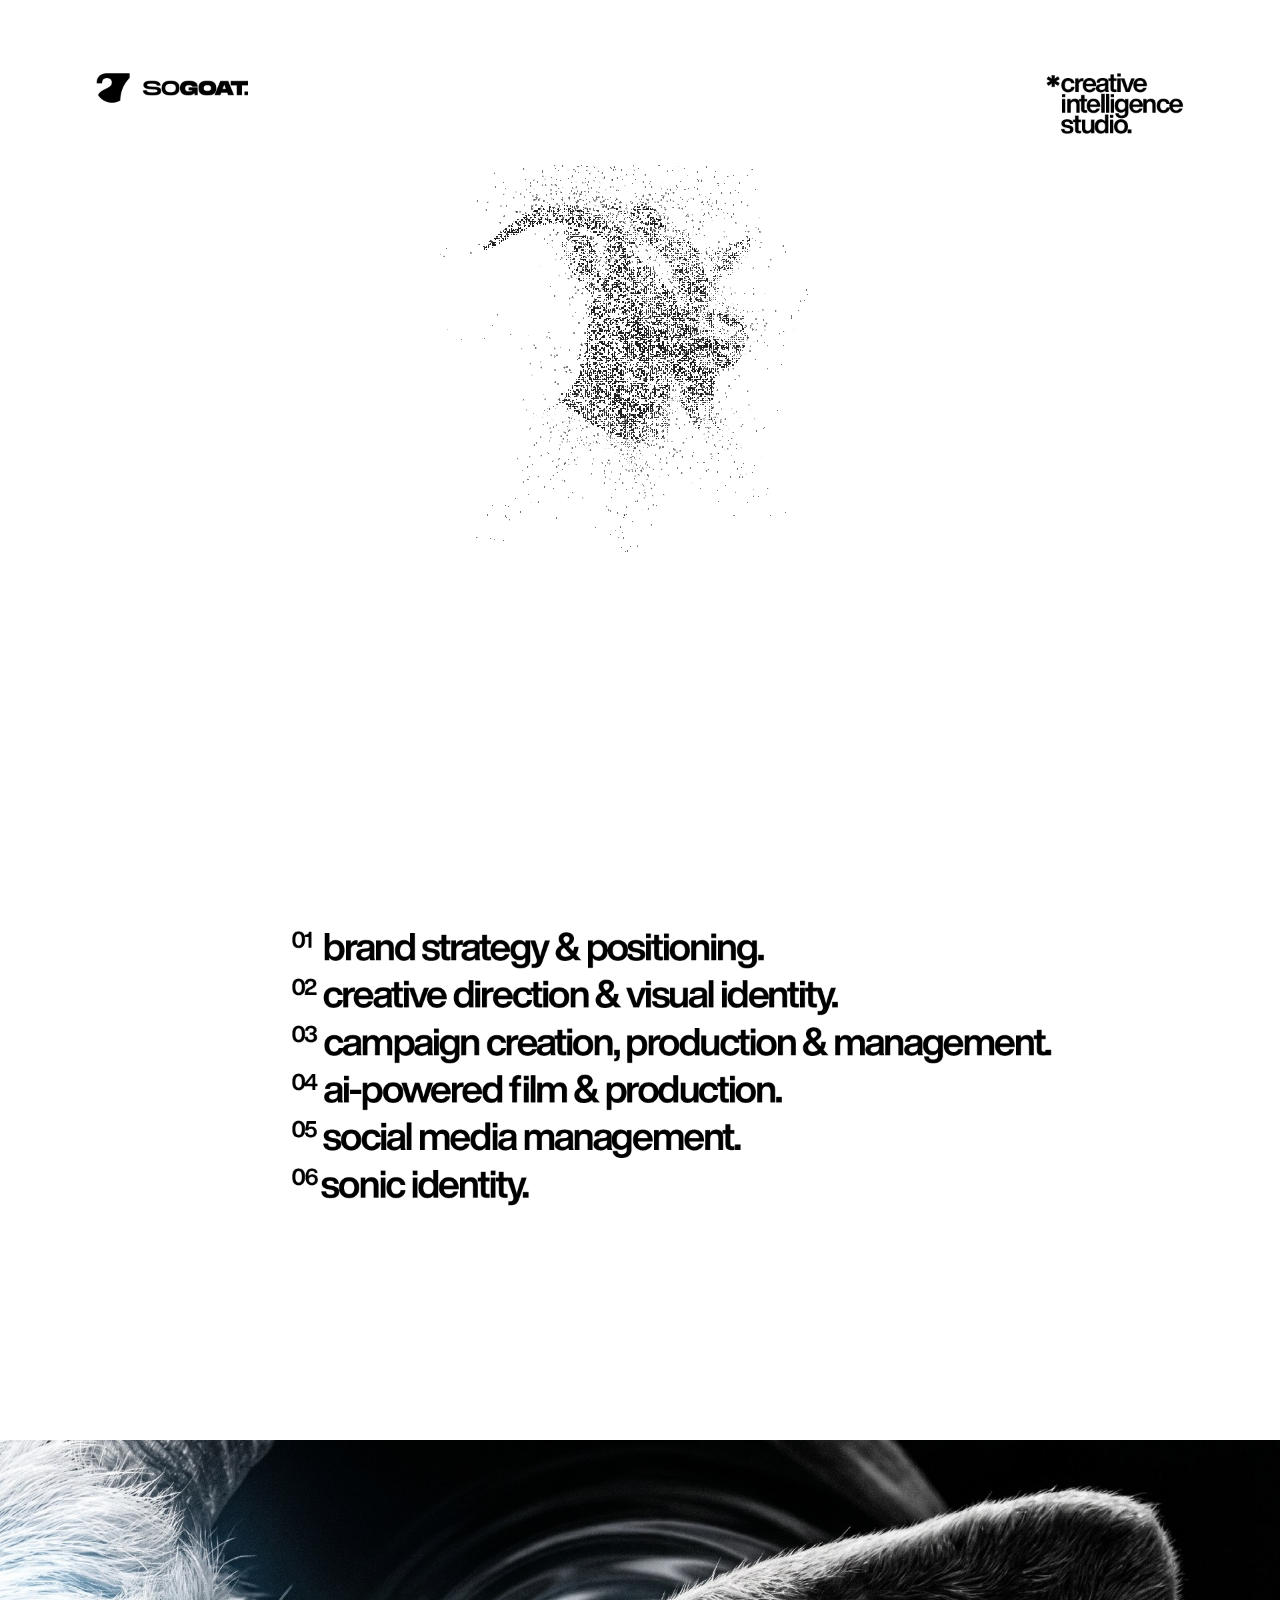
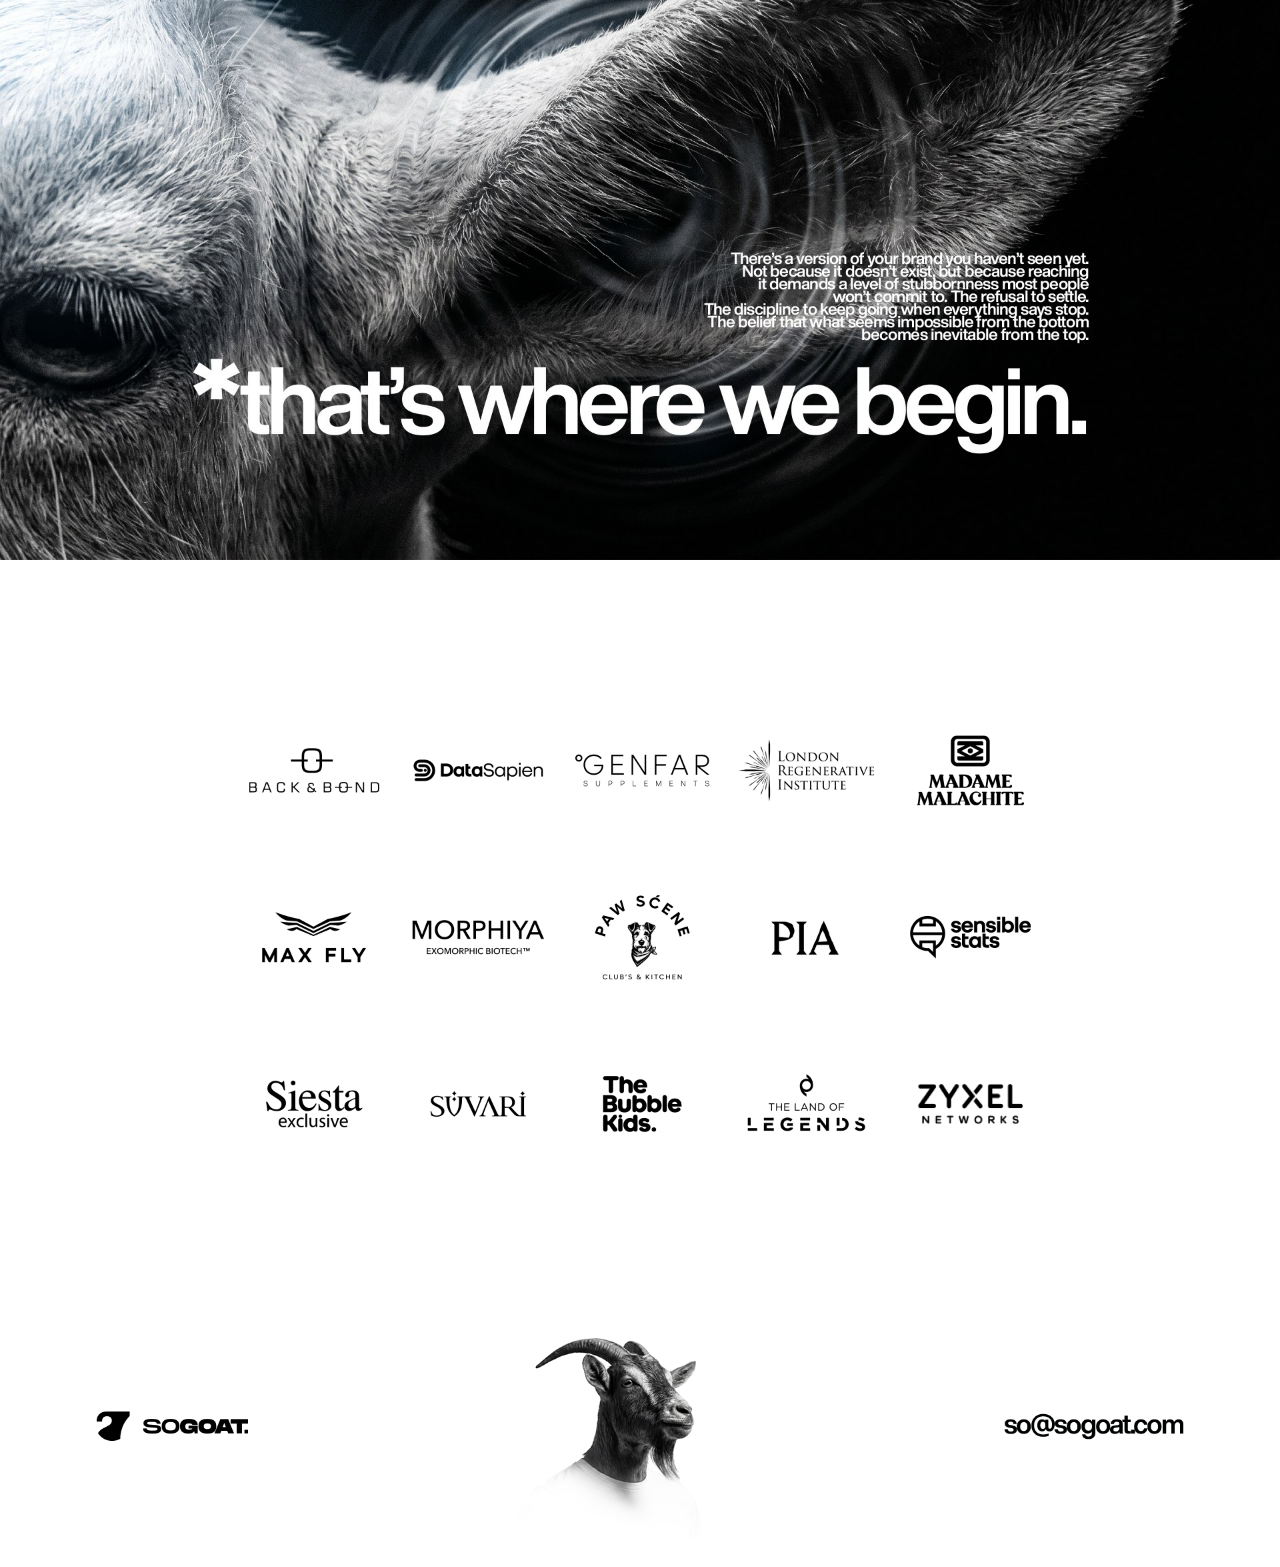
==== commit 5398be96: ".." ====
--- a/index.html
+++ b/index.html
@@ -6,7 +6,7 @@
     <meta name="viewport" content="width=device-width, initial-scale=1.0">
     <title>SoGoat</title>
     <meta name="description" content="SoGoat — creative intelligence studio. The feed is a graveyard. We build monuments.">
-    <link rel="stylesheet" href="wwwroot/css/style.css?v=5">
+    <link rel="stylesheet" href="wwwroot/css/style.css?v=6">
 </head>
 
 <body>
--- a/wwwroot/css/style.css
+++ b/wwwroot/css/style.css
@@ -103,17 +103,11 @@
 }
 
 @media (max-width: 768px) {
-    html {
-        scroll-snap-type: y mandatory;
-    }
-
     .hero,
     .services,
     .manifesto {
         height: 100vh;
         height: 100dvh;
-        scroll-snap-align: start;
-        scroll-snap-stop: always;
         overflow: hidden;
     }
 
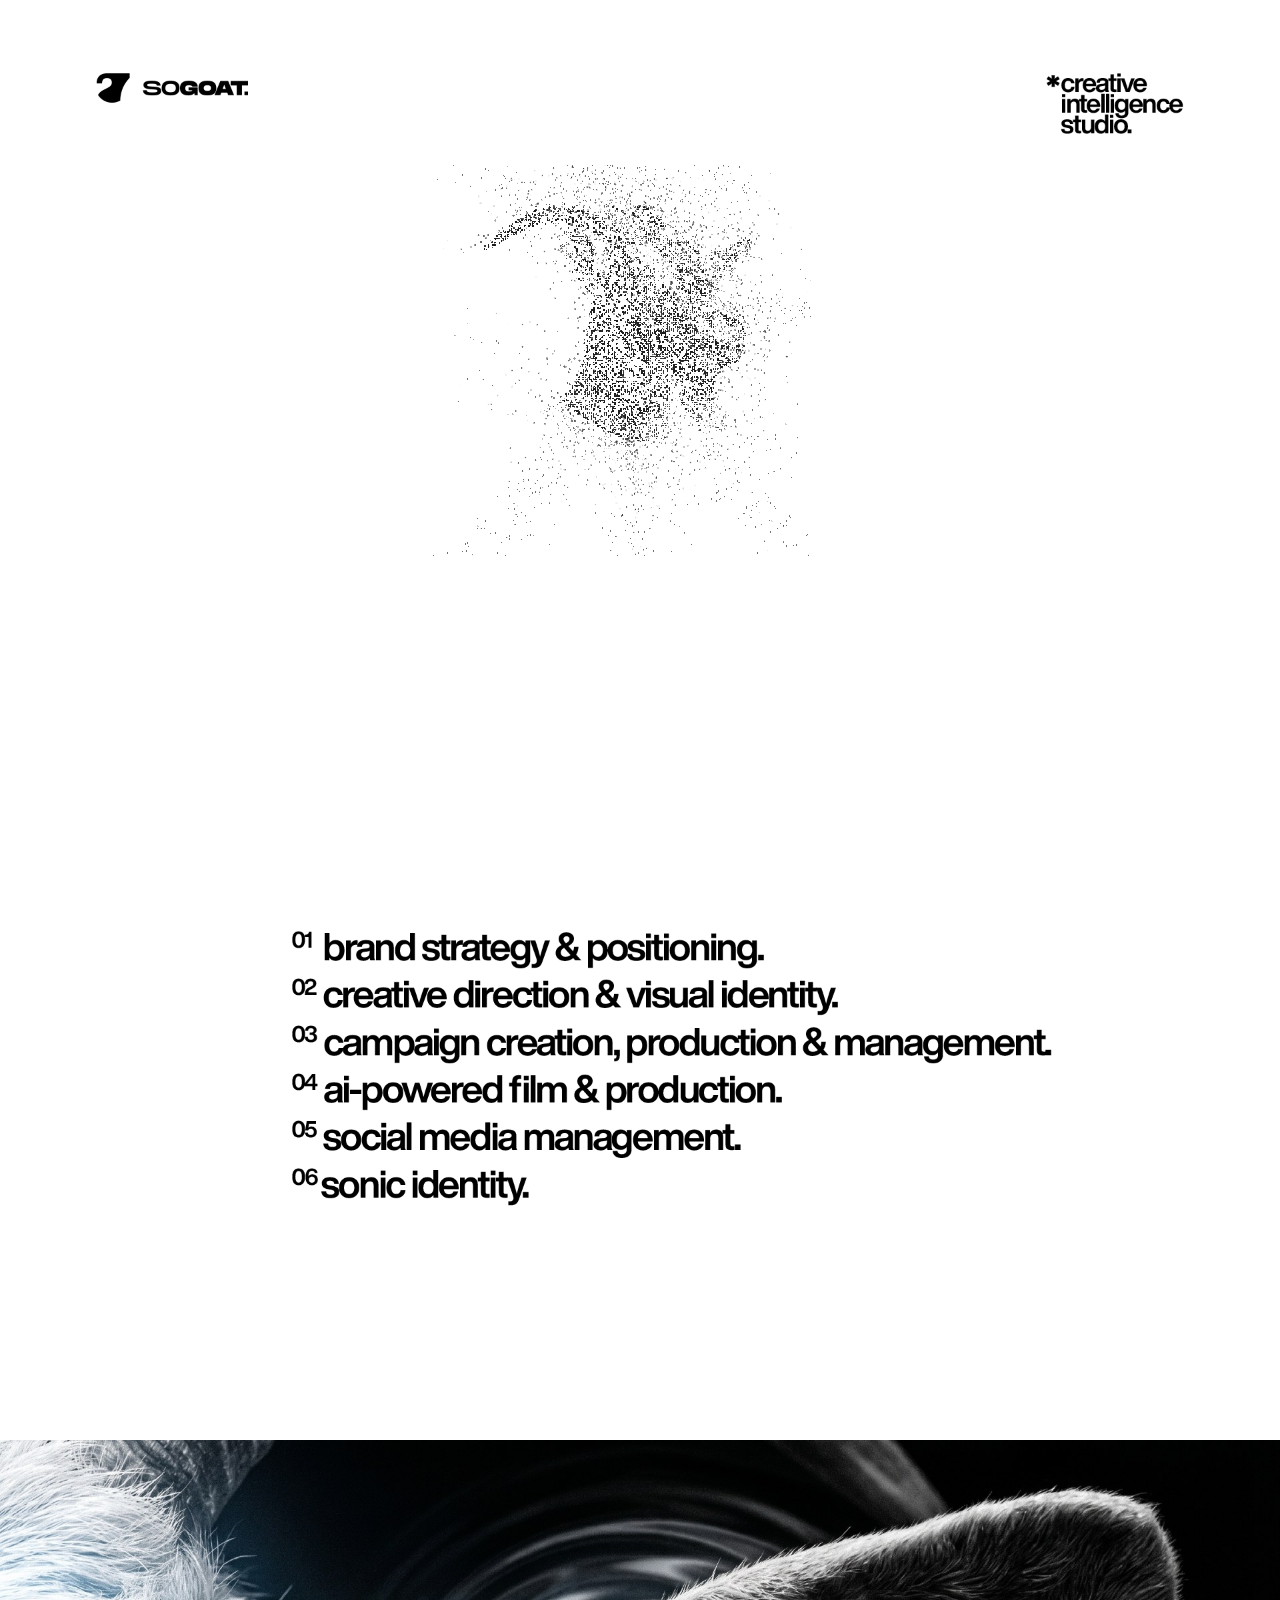
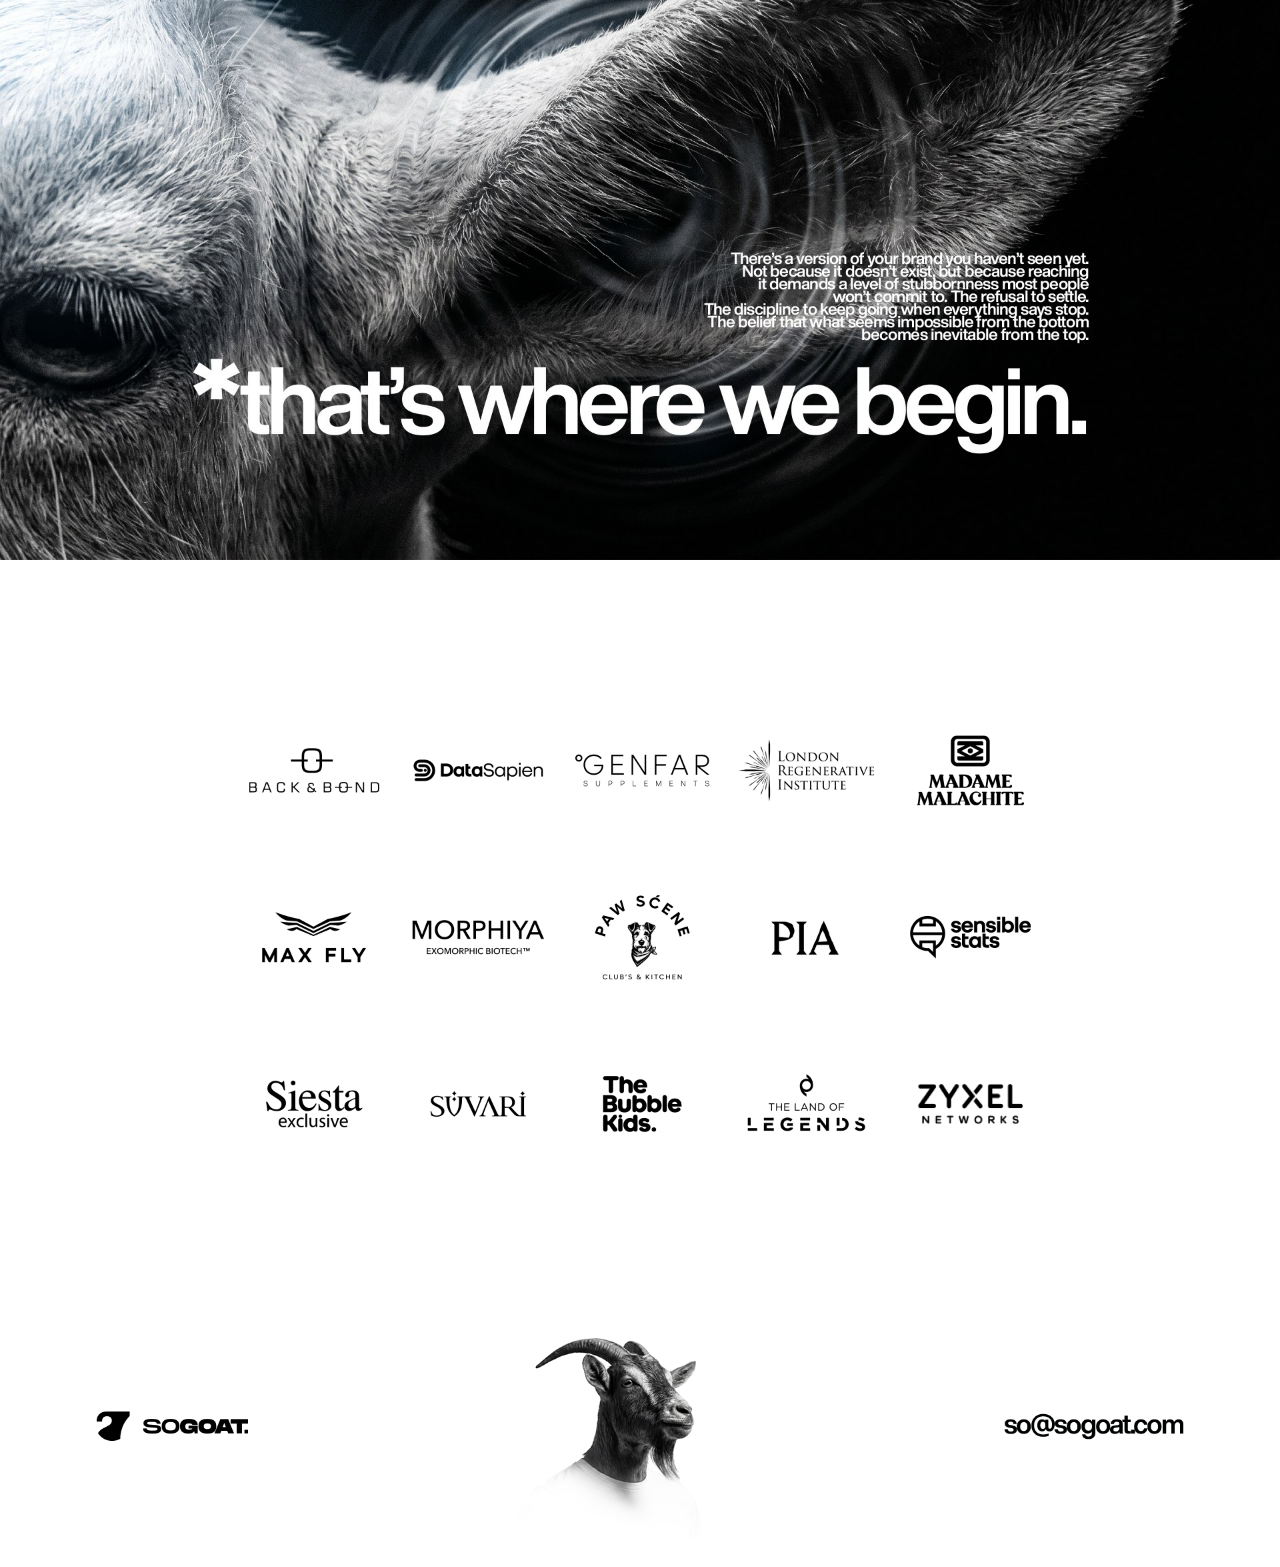
==== commit c19e635e: ".." ====
--- a/index.html
+++ b/index.html
@@ -6,7 +6,7 @@
     <meta name="viewport" content="width=device-width, initial-scale=1.0">
     <title>SoGoat</title>
     <meta name="description" content="SoGoat — creative intelligence studio. The feed is a graveyard. We build monuments.">
-    <link rel="stylesheet" href="wwwroot/css/style.css?v=6">
+    <link rel="stylesheet" href="wwwroot/css/style.css?v=8">
 </head>
 
 <body>
@@ -41,8 +41,25 @@
             <img src="wwwroot/images/manifesto.jpg" alt="There's a version of your brand you haven't seen yet. That's where we begin.">
         </section>
 
-        <section class="panel" aria-label="Clients">
-            <img src="wwwroot/images/clients.png" alt="Client marks: Back and Bond, DataSapien, Genfar, London Regenerative Institute, Madame Malachite, Max Fly, Morphiya, Paw Scene, Pia, Sensible Stats, Siesta, Süvari, The Bubble Kids, The Land of Legends, Zyxel Networks.">
+        <section class="panel clients" aria-label="Clients">
+            <img class="clients-sheet" src="wwwroot/images/clients.png" alt="Client marks: Back and Bond, DataSapien, Genfar, London Regenerative Institute, Madame Malachite, Max Fly, Morphiya, Paw Scene, Pia, Sensible Stats, Siesta, Süvari, The Bubble Kids, The Land of Legends, Zyxel Networks.">
+            <div class="clients-grid">
+                <img src="wwwroot/images/logos/logo-01.png" alt="Back and Bond">
+                <img src="wwwroot/images/logos/logo-02.png" alt="DataSapien">
+                <img src="wwwroot/images/logos/logo-03.png" alt="Genfar">
+                <img src="wwwroot/images/logos/logo-04.png" alt="London Regenerative Institute">
+                <img src="wwwroot/images/logos/logo-05.png" alt="Madame Malachite">
+                <img src="wwwroot/images/logos/logo-06.png" alt="Max Fly">
+                <img src="wwwroot/images/logos/logo-07.png" alt="Morphiya">
+                <img src="wwwroot/images/logos/logo-08.png" alt="Paw Scene">
+                <img src="wwwroot/images/logos/logo-09.png" alt="Pia">
+                <img src="wwwroot/images/logos/logo-10.png" alt="Sensible Stats">
+                <img src="wwwroot/images/logos/logo-11.png" alt="Siesta">
+                <img src="wwwroot/images/logos/logo-12.png" alt="Süvari">
+                <img src="wwwroot/images/logos/logo-13.png" alt="The Bubble Kids">
+                <img src="wwwroot/images/logos/logo-14.png" alt="The Land of Legends">
+                <img src="wwwroot/images/logos/logo-15.png" alt="Zyxel Networks">
+            </div>
         </section>
 
         <section class="panel footer" aria-label="Contact">
--- a/wwwroot/css/style.css
+++ b/wwwroot/css/style.css
@@ -39,13 +39,21 @@
 .tagline .row-sm {
     top: 77.407%;
     width: 20%;
-    height: 3.148%;
+    height: 4.259%;
 }
 
 .tagline .row-lg {
     top: 80.556%;
     width: 33.646%;
-    height: 5.278%;
+    height: 6.575%;
+}
+
+.tagline .row-sm .caret {
+    height: 78.3%;
+}
+
+.tagline .row-lg .caret {
+    height: 83.1%;
 }
 
 .tagline .reveal {
@@ -92,6 +100,10 @@
     opacity: 0.28;
 }
 
+.clients-grid {
+    display: none;
+}
+
 .footer .mail {
     position: absolute;
     left: 78.44%;
@@ -104,8 +116,7 @@
 
 @media (max-width: 768px) {
     .hero,
-    .services,
-    .manifesto {
+    .services {
         height: 100vh;
         height: 100dvh;
         overflow: hidden;
@@ -134,15 +145,15 @@
     }
 
     .tagline .row-sm {
-        bottom: calc(5dvh + 9.4vw);
+        bottom: calc(5dvh + 11.3vw);
         width: 52vw;
-        height: 4.6vw;
+        height: 6.22vw;
     }
 
     .tagline .row-lg {
         bottom: 5dvh;
         width: 88vw;
-        height: 7.8vw;
+        height: 9.72vw;
     }
 
     .services {
@@ -163,15 +174,39 @@
     }
 
     .manifesto {
-        display: flex;
+        overflow: hidden;
+        background: #000000;
+    }
+
+    .manifesto img {
+        width: 116%;
+        max-width: none;
+        height: auto;
+        margin-left: 0;
+    }
+
+    .clients-sheet {
+        display: none;
+    }
+
+    .clients-grid {
+        display: grid;
+        grid-template-columns: 1fr 1fr;
         align-items: center;
-        background: #000000;
-    }
-
-    .manifesto img {
+        gap: 11vw 6vw;
+        padding: 14vw 8vw 16vw;
+        background: #ffffff;
+    }
+
+    .clients-grid img {
         width: 100%;
-        height: 100%;
+        height: 18vw;
         object-fit: contain;
-        object-position: center;
-    }
-}
+    }
+
+    .clients-grid img:last-child:nth-child(odd) {
+        grid-column: 1 / -1;
+        width: calc((100% - 6vw) / 2);
+        justify-self: center;
+    }
+}
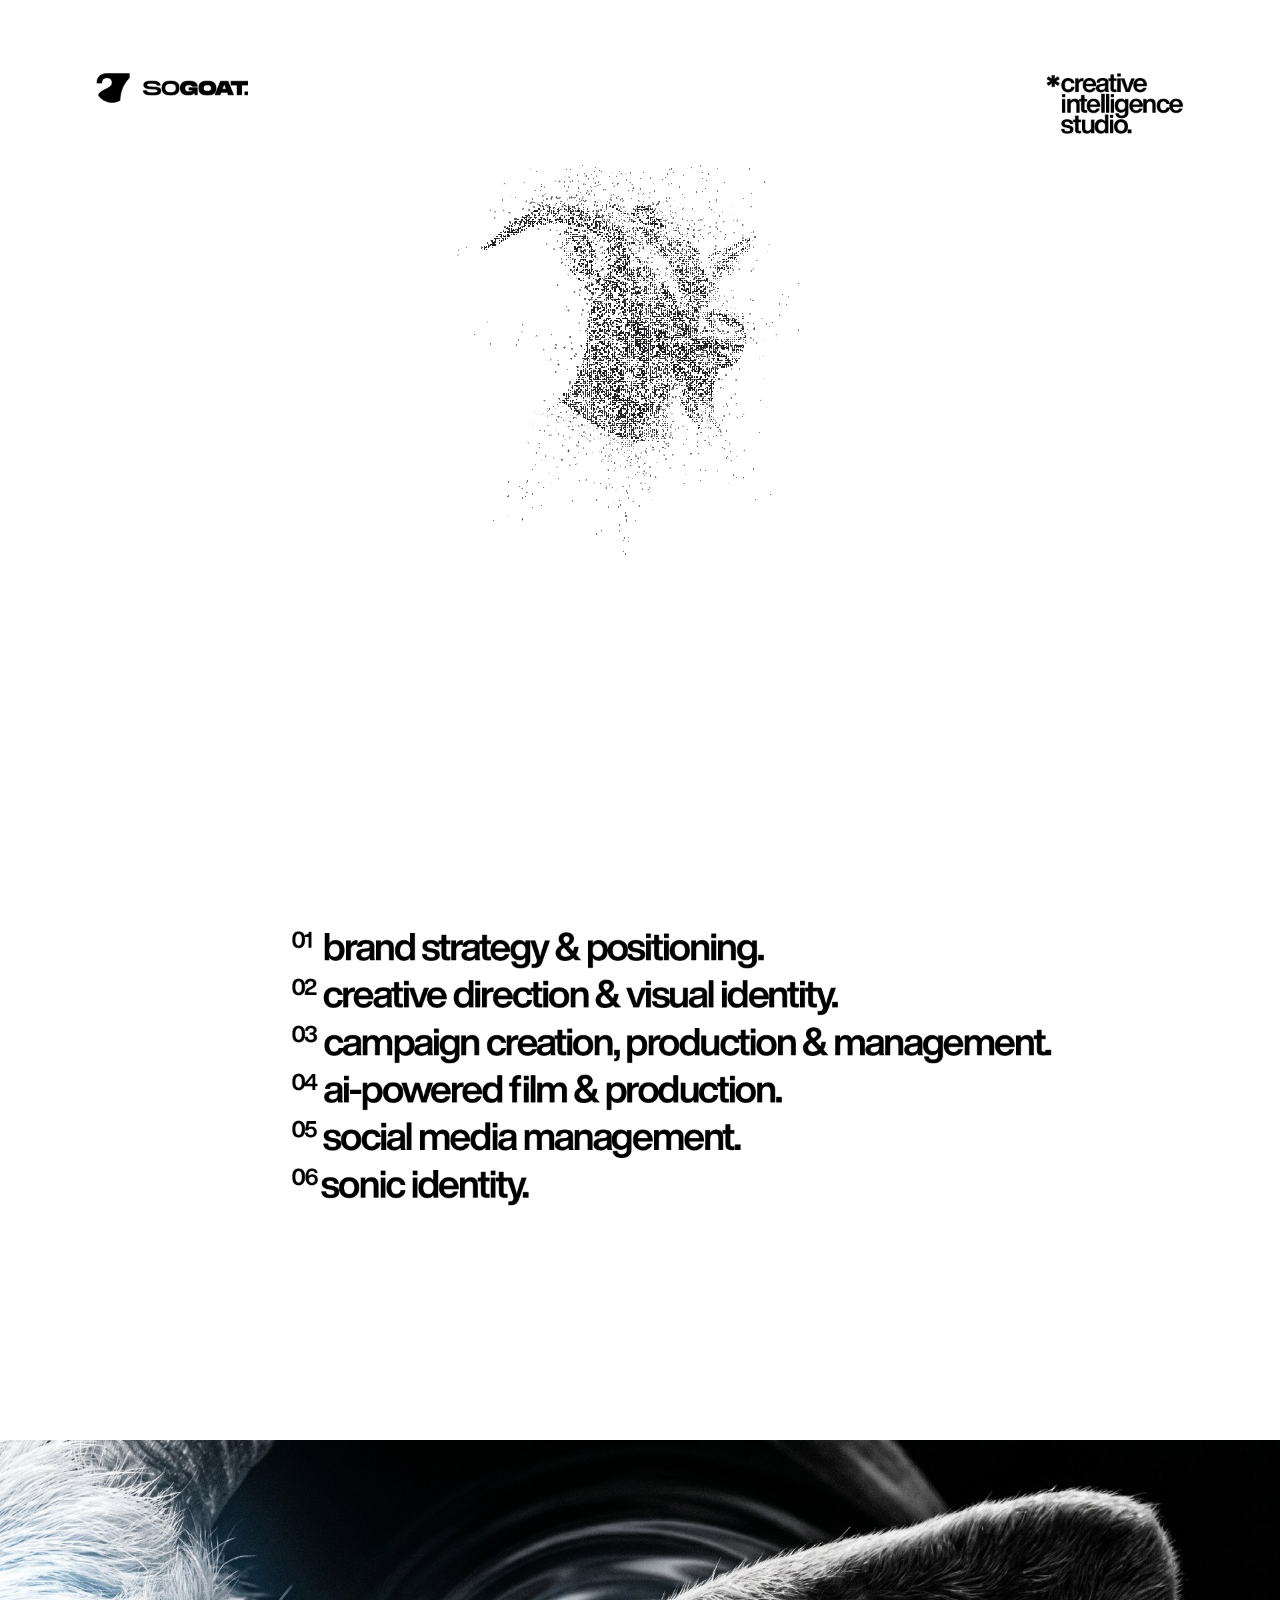
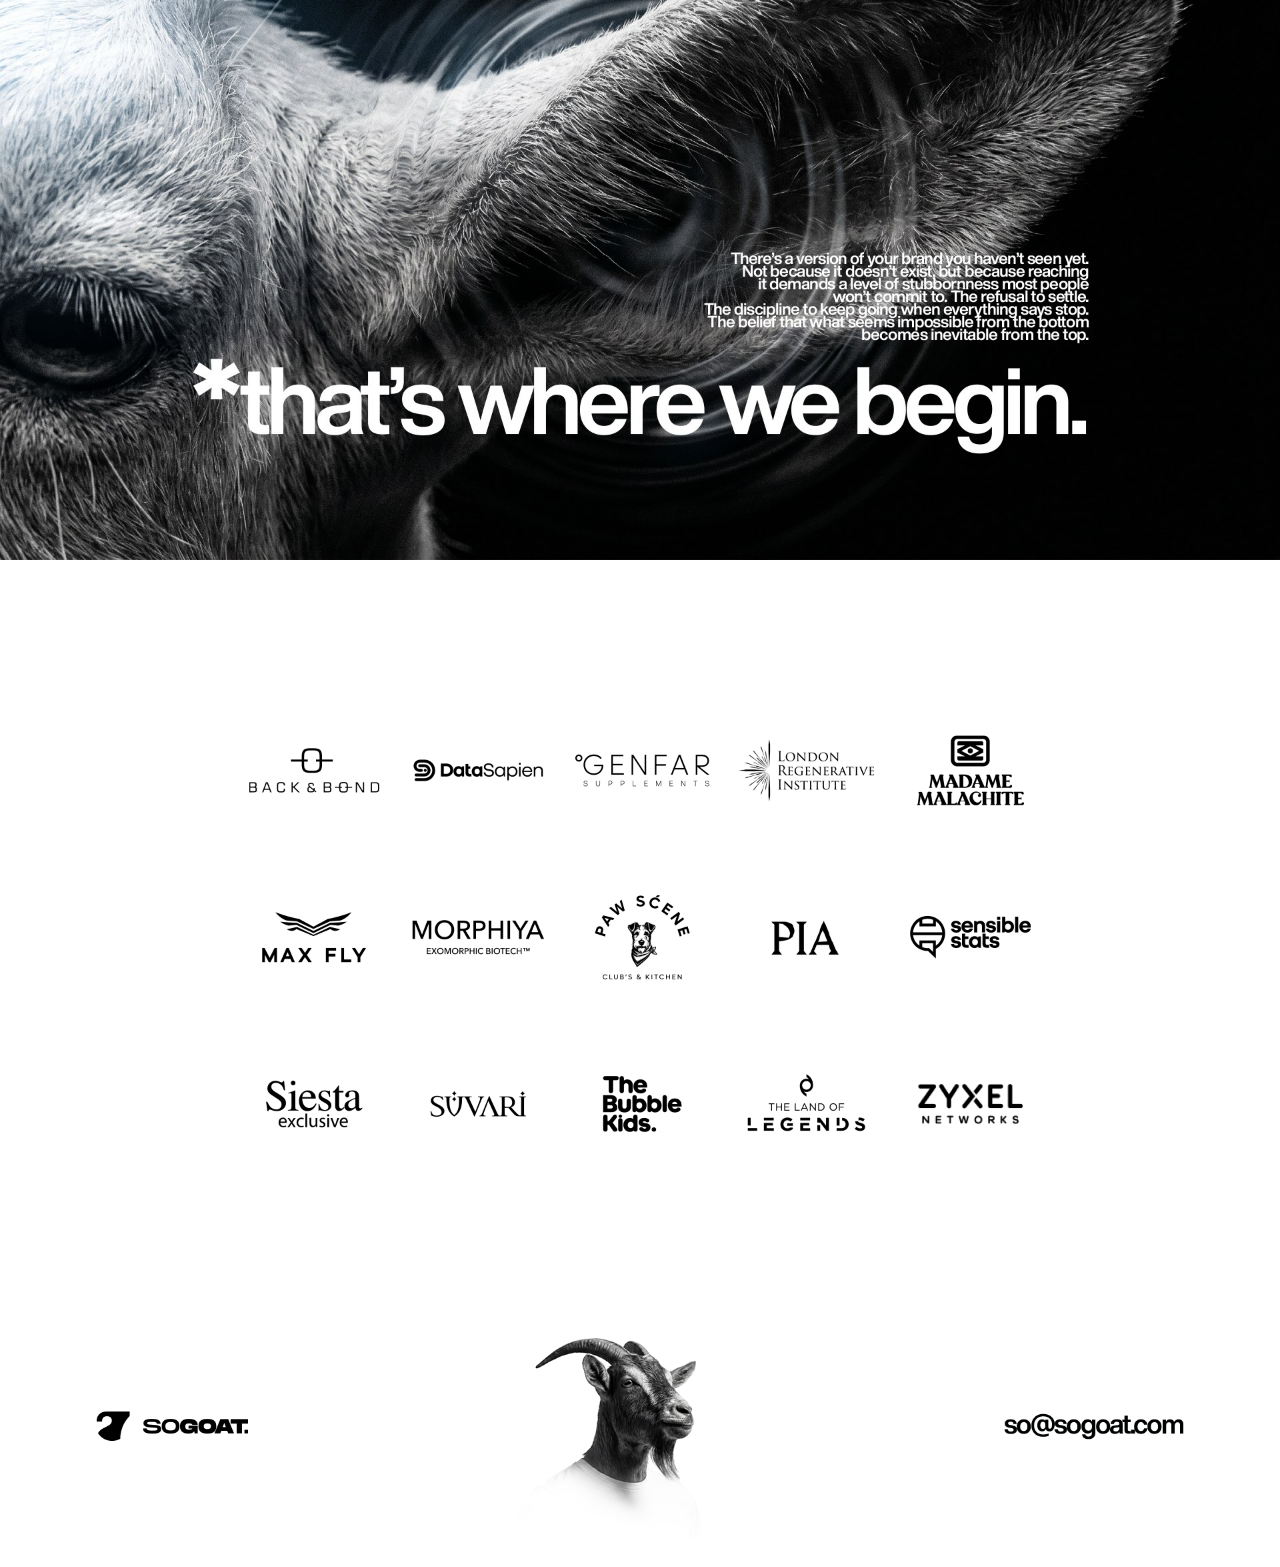
==== commit 38a8f80f: ".." ====
--- a/index.html
+++ b/index.html
@@ -6,7 +6,7 @@
     <meta name="viewport" content="width=device-width, initial-scale=1.0">
     <title>SoGoat</title>
     <meta name="description" content="SoGoat — creative intelligence studio. The feed is a graveyard. We build monuments.">
-    <link rel="stylesheet" href="wwwroot/css/style.css?v=8">
+    <link rel="stylesheet" href="wwwroot/css/style.css?v=12">
 </head>
 
 <body>
@@ -16,11 +16,11 @@
             <iframe class="goat" src="binary-goat-embed.html" title="Goat assembled from dots, ones and zeros" scrolling="no"></iframe>
             <div class="tagline" aria-hidden="true">
                 <div class="row row-sm">
-                    <div class="reveal"><img src="wwwroot/images/tagline-1.png" alt=""></div>
+                    <div class="reveal"><img src="wwwroot/images/tagline-1.png?v=11" alt=""></div>
                     <span class="caret"></span>
                 </div>
                 <div class="row row-lg">
-                    <div class="reveal"><img src="wwwroot/images/tagline-2.png" alt=""></div>
+                    <div class="reveal"><img src="wwwroot/images/tagline-2.png?v=11" alt=""></div>
                     <span class="caret"></span>
                 </div>
             </div>
@@ -67,7 +67,7 @@
             <a class="mail" href="mailto:so@sogoat.com">so@sogoat.com</a>
         </section>
     </main>
-    <script src="wwwroot/js/script.js"></script>
+    <script src="wwwroot/js/script.js?v=11"></script>
 </body>
 
 </html>
--- a/wwwroot/css/style.css
+++ b/wwwroot/css/style.css
@@ -38,31 +38,35 @@
 
 .tagline .row-sm {
     top: 77.407%;
-    width: 20%;
-    height: 4.259%;
+    width: 19.17%;
+    height: 3.573%;
 }
 
 .tagline .row-lg {
     top: 80.556%;
     width: 33.646%;
-    height: 6.575%;
+    height: 5.997%;
 }
 
 .tagline .row-sm .caret {
-    height: 78.3%;
+    height: 83.2%;
 }
 
 .tagline .row-lg .caret {
-    height: 83.1%;
+    height: 79.7%;
 }
 
 .tagline .reveal {
+    position: relative;
     height: 100%;
     width: 0;
     overflow: hidden;
 }
 
 .tagline .reveal img {
+    position: absolute;
+    top: 0;
+    left: 0;
     width: auto;
     max-width: none;
     height: 100%;
@@ -145,15 +149,15 @@
     }
 
     .tagline .row-sm {
-        bottom: calc(5dvh + 11.3vw);
-        width: 52vw;
-        height: 6.22vw;
+        bottom: calc(5dvh + 10vw);
+        width: 50.1vw;
+        height: 5.26vw;
     }
 
     .tagline .row-lg {
         bottom: 5dvh;
         width: 88vw;
-        height: 9.72vw;
+        height: 8.82vw;
     }
 
     .services {
